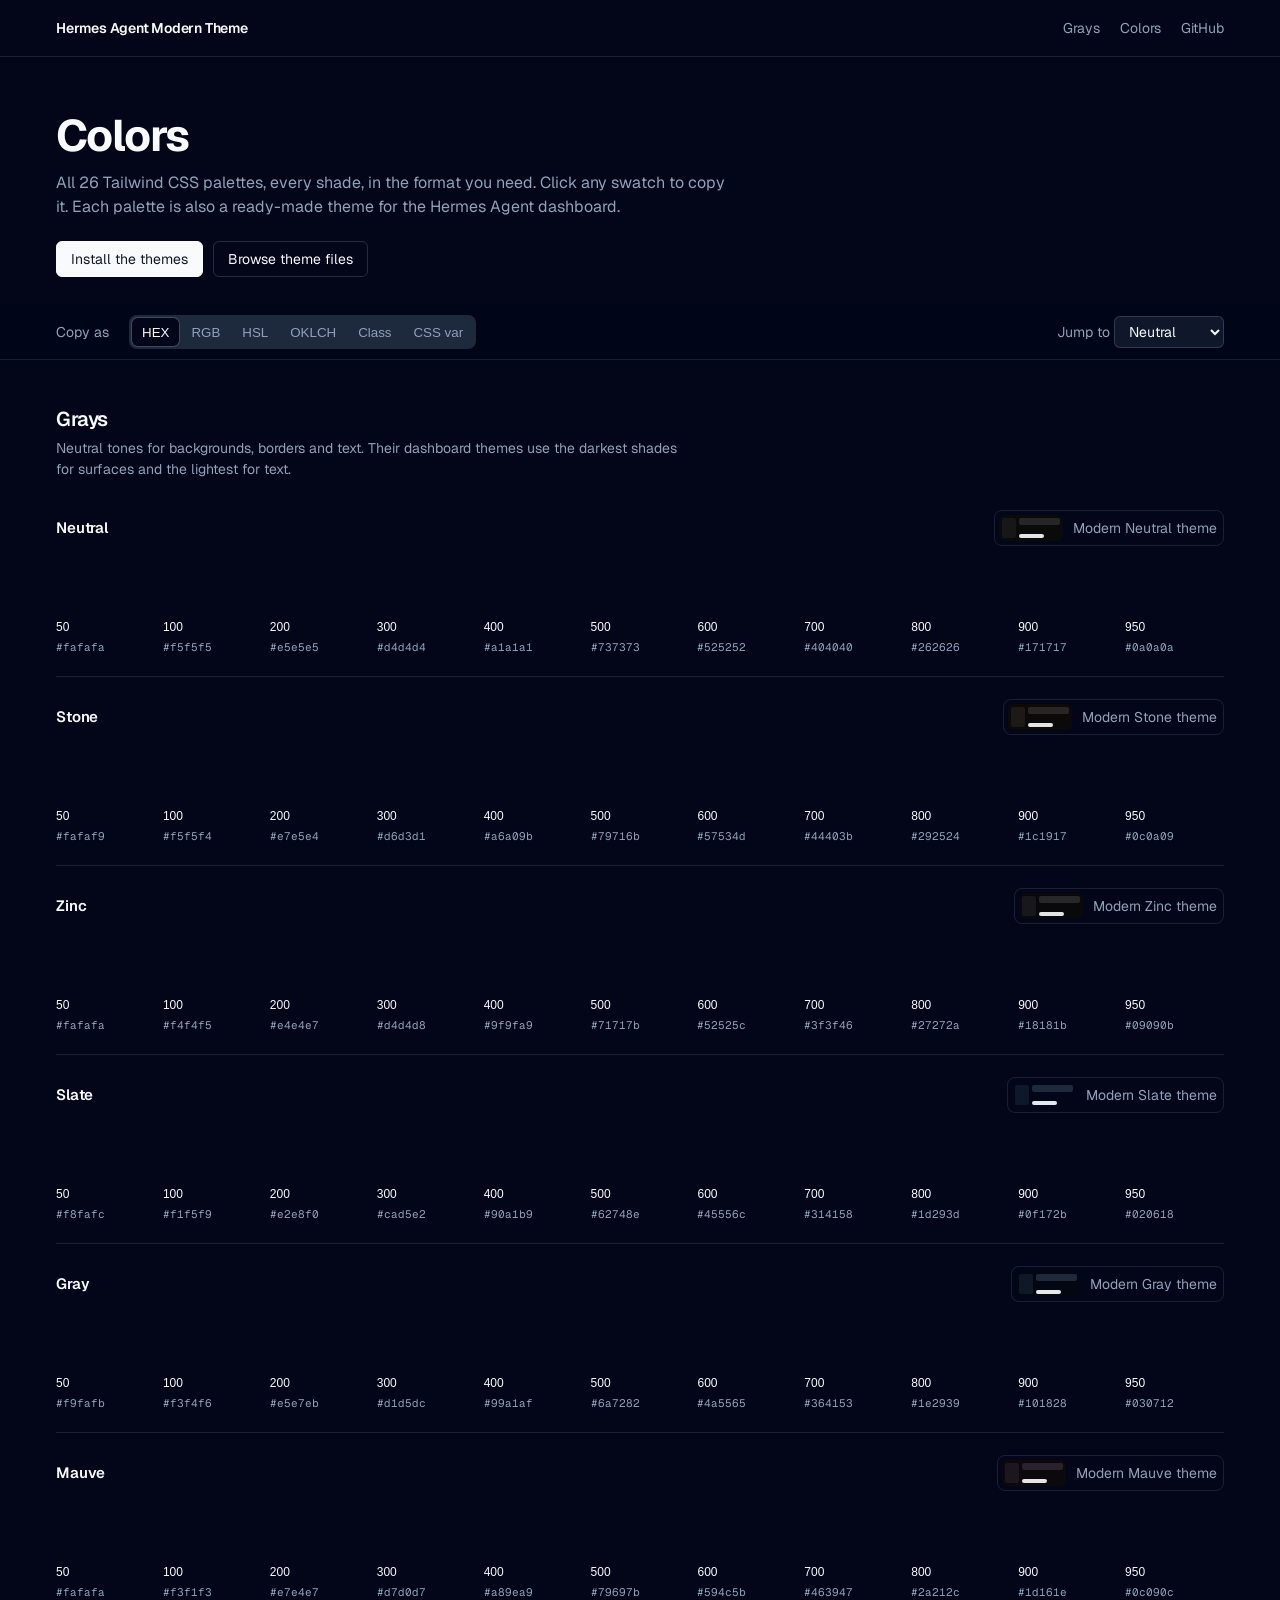
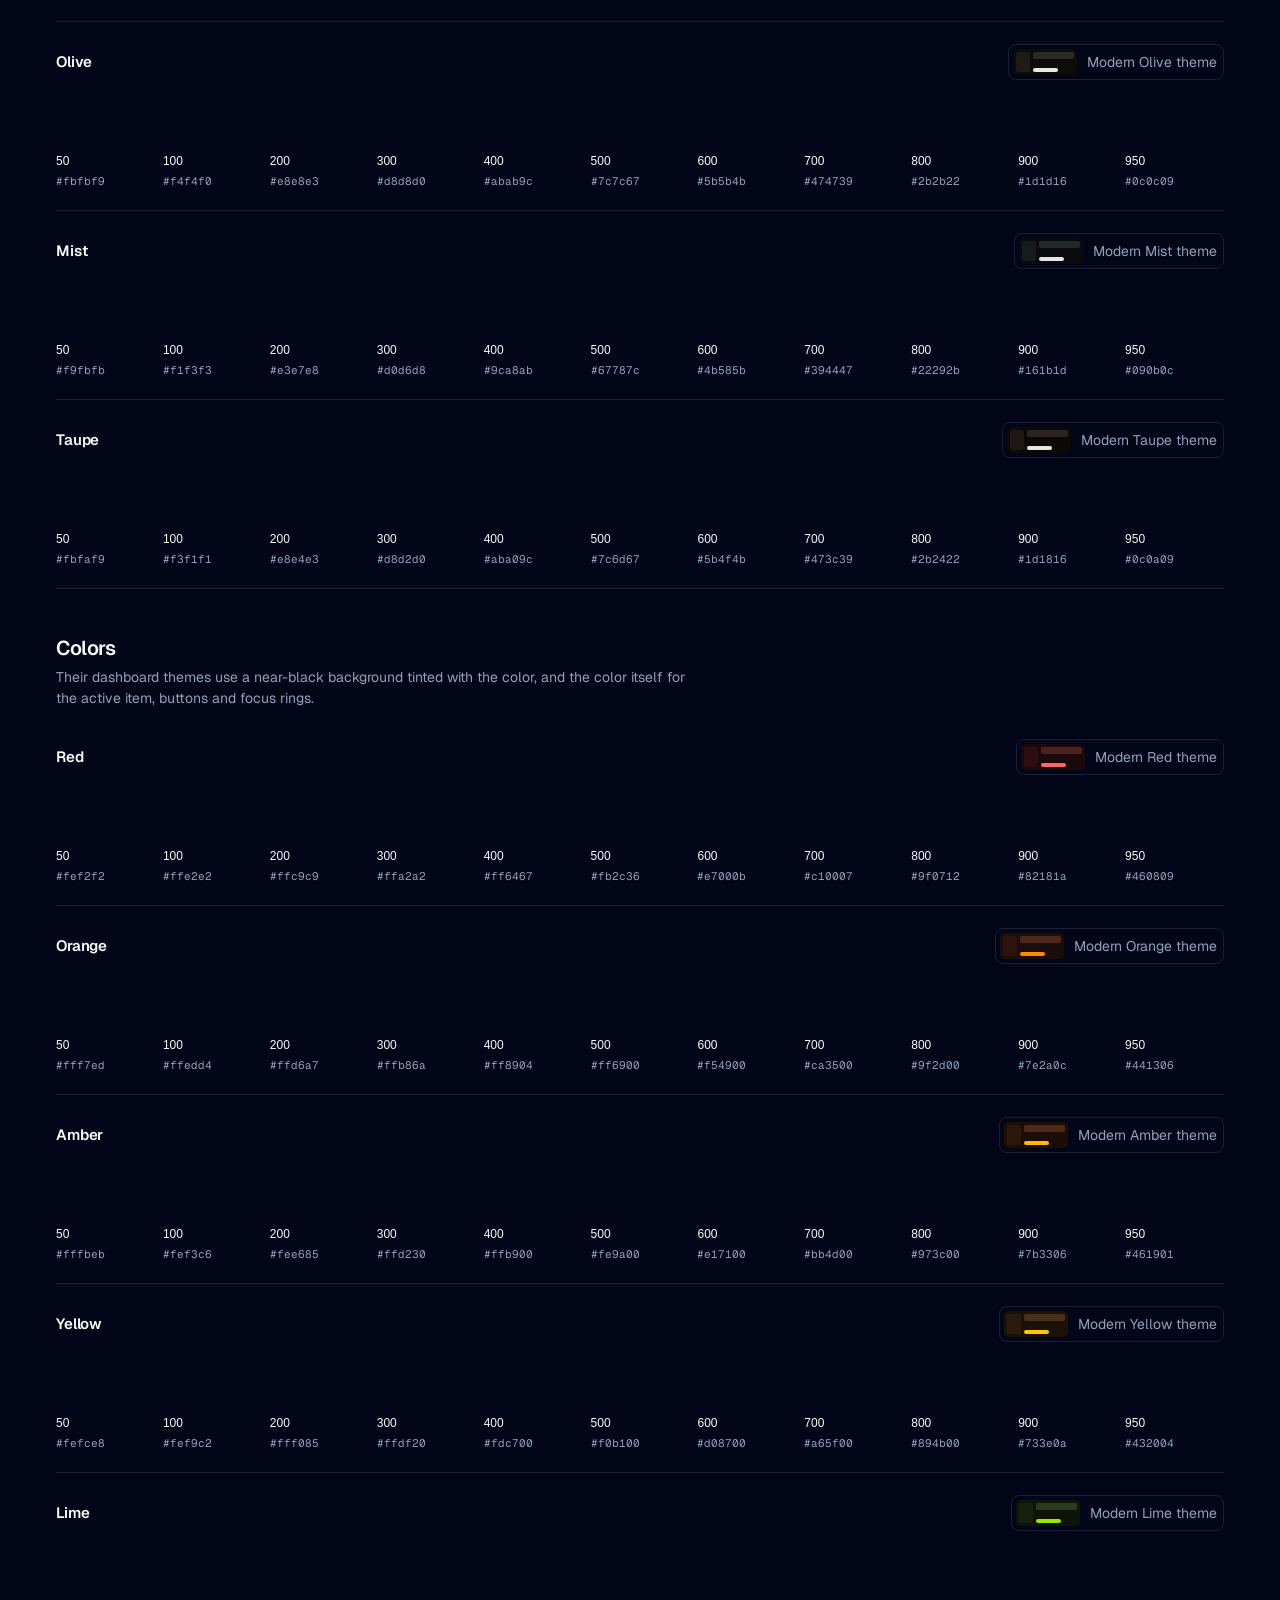
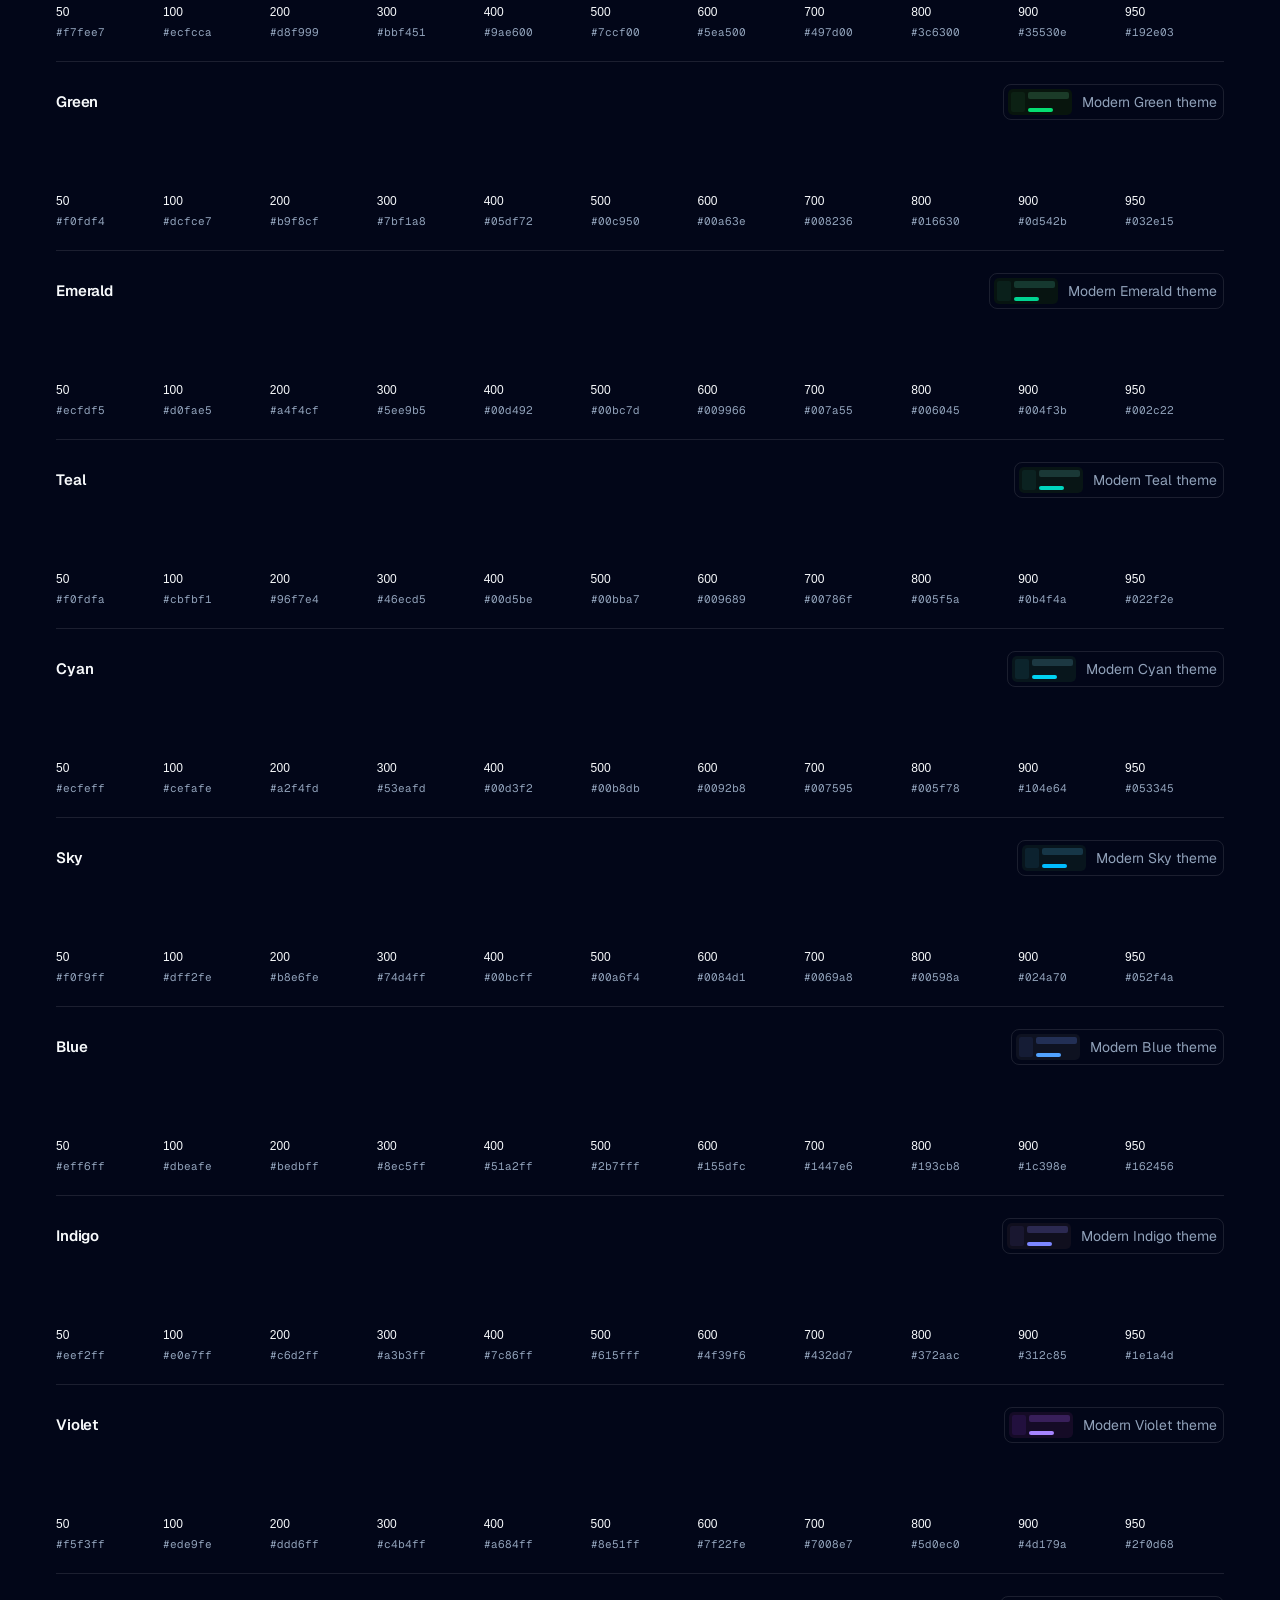
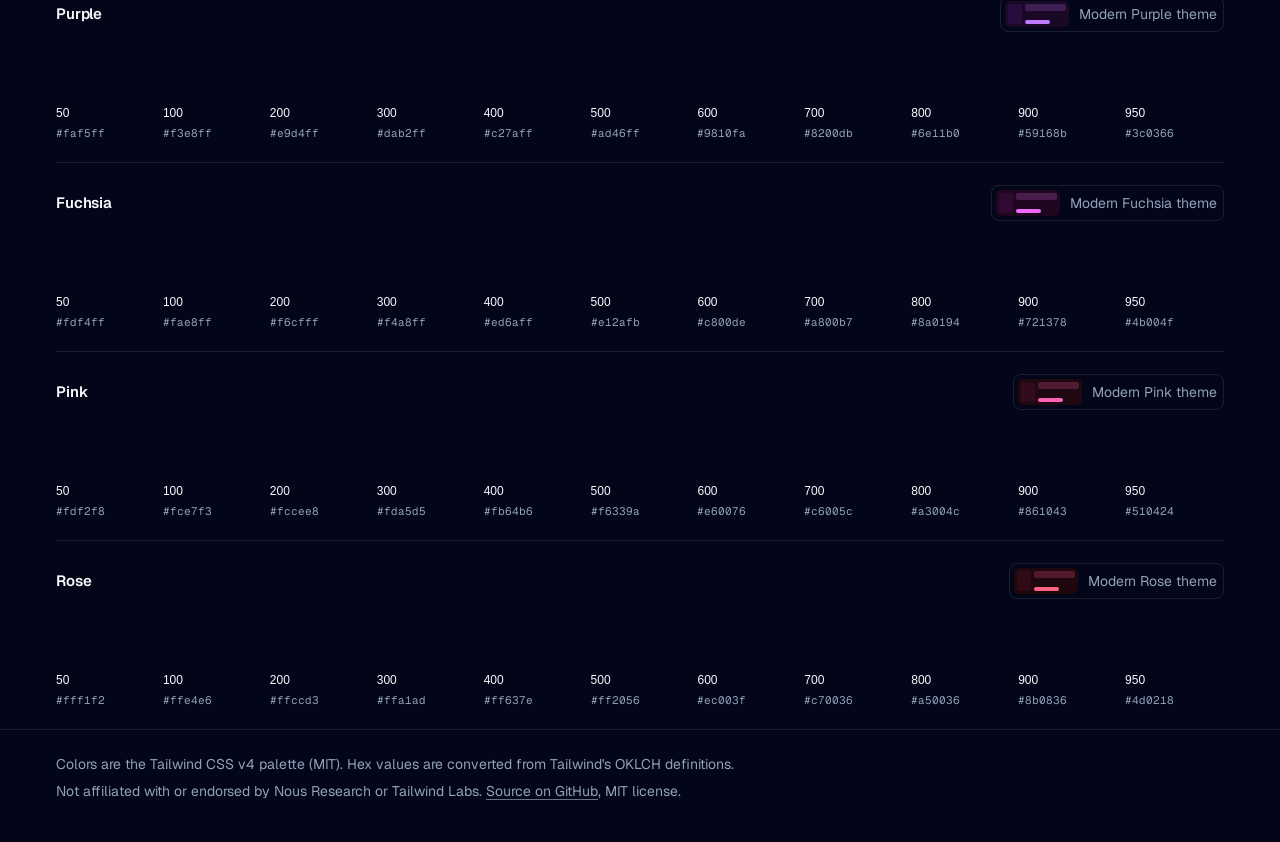
==== docs/index.html @ 4f095853 "Add colors page, store OKLCH values, drop third-party UI library references - docs/index.html: every" ====
<!doctype html>
<html lang="en">
<head>
<meta charset="utf-8">
<meta name="viewport" content="width=device-width, initial-scale=1">
<title>Colors · Hermes Agent Modern Theme</title>
<meta name="description" content="Every Tailwind CSS color in HEX, RGB, HSL, OKLCH, class and CSS variable form, and the Hermes Agent dashboard theme built from each palette.">
<link rel="preconnect" href="https://fonts.googleapis.com">
<link rel="preconnect" href="https://fonts.gstatic.com" crossorigin>
<link href="https://fonts.googleapis.com/css2?family=Geist:wght@400;500;600;700&family=Geist+Mono:wght@400;500&display=swap" rel="stylesheet">
<style>
  :root {
    --bg: #020618; --card: #0f172b; --surface: #1d293d; --fg: #f8fafc;
    --muted: #90a1b9; --ring: #62748e; --border: rgba(255,255,255,.10); --input: rgba(255,255,255,.15);
    --radius: 10px;
    color-scheme: dark;
  }
  * { box-sizing: border-box; }
  html { -webkit-text-size-adjust: 100%; }
  body {
    margin: 0; background: var(--bg); color: var(--fg);
    font: 14px/1.5 'Geist', ui-sans-serif, system-ui, -apple-system, 'Segoe UI', sans-serif;
    -webkit-font-smoothing: antialiased;
  }
  a { color: inherit; text-underline-offset: 3px; text-decoration-color: var(--ring); }
  a:hover { text-decoration-color: var(--fg); }
  code, .mono { font-family: 'Geist Mono', ui-monospace, Consolas, monospace; }
  :focus-visible { outline: none; box-shadow: 0 0 0 3px color-mix(in srgb, var(--ring) 60%, transparent); border-radius: 6px; }

  .wrap { max-width: 1200px; margin: 0 auto; padding: 0 16px; }

  /* ---------- header ---------- */
  .top { border-bottom: 1px solid var(--border); }
  .top .wrap { display: flex; align-items: center; justify-content: space-between; gap: 16px; height: 56px; }
  .brand { font-weight: 600; letter-spacing: -0.015em; text-decoration: none; }
  .top nav { display: flex; gap: 20px; color: var(--muted); }
  .top nav a { text-decoration: none; }
  .top nav a:hover { color: var(--fg); }

  .hero { padding: 56px 0 28px; }
  .hero h1 { margin: 0 0 12px; font-size: clamp(30px, 5vw, 44px); line-height: 1.05; letter-spacing: -0.035em; font-weight: 700; }
  .hero p { margin: 0; max-width: 62ch; color: var(--muted); font-size: 16px; }
  .hero .actions { display: flex; flex-wrap: wrap; gap: 10px; margin-top: 22px; }
  .btn {
    display: inline-flex; align-items: center; gap: 8px; height: 36px; padding: 0 14px;
    border-radius: 6px; border: 1px solid var(--input); background: transparent; color: var(--fg);
    font: 500 13px/1 inherit; text-decoration: none; cursor: pointer;
  }
  .btn:hover { background: var(--surface); }
  .btn.primary { background: var(--fg); color: var(--card); border-color: var(--fg); }
  .btn.primary:hover { background: #e2e8f0; }

  /* ---------- toolbar ---------- */
  .bar { position: sticky; top: 0; z-index: 10; background: color-mix(in srgb, var(--bg) 88%, transparent); backdrop-filter: blur(8px); border-bottom: 1px solid var(--border); }
  .bar .wrap { display: flex; flex-wrap: wrap; align-items: center; gap: 12px 20px; padding-top: 10px; padding-bottom: 10px; }
  .bar .label { color: var(--muted); }
  .seg { display: inline-flex; flex-wrap: wrap; gap: 2px; padding: 3px; border-radius: 8px; background: var(--surface); }
  .seg button {
    height: 28px; padding: 0 10px; border: 0; border-radius: 6px; background: transparent;
    color: var(--muted); font: 500 13px/1 inherit; cursor: pointer;
  }
  .seg button:hover { color: var(--fg); }
  .seg button[aria-pressed="true"] { background: var(--bg); color: var(--fg); box-shadow: 0 0 0 1px var(--input); }
  .jump { margin-left: auto; color: var(--muted); }
  .jump select {
    height: 32px; padding: 0 10px; border-radius: 6px; border: 1px solid var(--input);
    background: var(--card); color: var(--fg); font: inherit;
  }

  /* ---------- palettes ---------- */
  main { padding: 8px 0 64px; }
  .group-title { margin: 44px 0 4px; font-size: 20px; letter-spacing: -0.02em; font-weight: 600; }
  .group-note { margin: 0 0 8px; color: var(--muted); max-width: 70ch; }

  .palette { padding: 22px 0; border-bottom: 1px solid var(--border); scroll-margin-top: 64px; }
  .palette:last-child { border-bottom: 0; }
  .p-head { display: flex; flex-wrap: wrap; align-items: center; justify-content: space-between; gap: 10px 16px; margin-bottom: 12px; }
  .p-head h3 { margin: 0; font-size: 15px; font-weight: 600; letter-spacing: -0.01em; }

  .theme-chip {
    display: inline-flex; align-items: center; gap: 10px; padding: 4px 6px 4px 4px;
    border: 1px solid var(--border); border-radius: 8px; text-decoration: none; color: var(--muted);
  }
  .theme-chip:hover { color: var(--fg); border-color: var(--input); }
  .mini { display: grid; grid-template-columns: 14px 1fr; gap: 3px; width: 64px; height: 26px; padding: 3px; border-radius: 5px; }
  .mini i { border-radius: 2px; display: block; }
  .mini .side { grid-row: span 2; }
  .mini .accent { height: 4px; width: 60%; align-self: end; }

  .swatches { display: grid; grid-template-columns: repeat(11, minmax(0, 1fr)); gap: 8px; }
  .sw {
    display: flex; flex-direction: column; gap: 6px; padding: 0; border: 0; background: none;
    color: inherit; text-align: left; cursor: pointer; min-width: 0;
  }
  .sw .chip { height: 56px; border-radius: 8px; box-shadow: inset 0 0 0 1px rgba(255,255,255,.08); transition: transform .12s ease; }
  .sw:hover .chip { transform: translateY(-2px); }
  .sw .shade { font-weight: 500; font-size: 12px; }
  .sw .val { font-size: 11px; color: var(--muted); overflow: hidden; text-overflow: ellipsis; white-space: nowrap; }
  .sw.copied .val { color: var(--fg); }

  @media (max-width: 860px) {
    .swatches { grid-template-columns: repeat(6, minmax(0, 1fr)); }
    .jump { margin-left: 0; }
  }
  @media (max-width: 480px) {
    .swatches { grid-template-columns: repeat(4, minmax(0, 1fr)); }
    .top nav { gap: 14px; }
  }

  /* ---------- footer ---------- */
  footer { border-top: 1px solid var(--border); color: var(--muted); }
  footer .wrap { padding-top: 24px; padding-bottom: 40px; display: grid; gap: 6px; }

  .toast {
    position: fixed; left: 50%; bottom: 24px; transform: translate(-50%, 12px); opacity: 0;
    padding: 10px 14px; border-radius: 8px; background: var(--fg); color: var(--card);
    font-weight: 500; pointer-events: none; transition: opacity .15s ease, transform .15s ease;
  }
  .toast.show { opacity: 1; transform: translate(-50%, 0); }

  @media (prefers-reduced-motion: reduce) {
    * { transition: none !important; }
    .sw:hover .chip { transform: none; }
  }
</style>
</head>
<body>
<header class="top">
  <div class="wrap">
    <a class="brand" href="#">Hermes Agent Modern Theme</a>
    <nav>
      <a href="#grays">Grays</a>
      <a href="#colors">Colors</a>
      <a href="https://github.com/robertmonroe/hermes-agent-modern-theme">GitHub</a>
    </nav>
  </div>
</header>

<section class="hero">
  <div class="wrap">
    <h1>Colors</h1>
    <p>All 26 Tailwind CSS palettes, every shade, in the format you need. Click any swatch to copy it. Each palette is also a ready-made theme for the Hermes Agent dashboard.</p>
    <div class="actions">
      <a class="btn primary" href="https://github.com/robertmonroe/hermes-agent-modern-theme#install">Install the themes</a>
      <a class="btn" href="https://github.com/robertmonroe/hermes-agent-modern-theme/tree/main/themes">Browse theme files</a>
    </div>
  </div>
</section>

<div class="bar">
  <div class="wrap">
    <span class="label" id="fmt-label">Copy as</span>
    <div class="seg" role="group" aria-labelledby="fmt-label" id="formats"></div>
    <label class="jump">Jump to
      <select id="jump"></select>
    </label>
  </div>
</div>

<main class="wrap" id="main"></main>

<footer>
  <div class="wrap">
    <span>Colors are the Tailwind CSS v4 palette (MIT). Hex values are converted from Tailwind's OKLCH definitions.</span>
    <span>Not affiliated with or endorsed by Nous Research or Tailwind Labs. <a href="https://github.com/robertmonroe/hermes-agent-modern-theme">Source on GitHub</a>, MIT license.</span>
  </div>
</footer>

<div class="toast" id="toast" role="status" aria-live="polite"></div>

<script>
const DATA = {"grays":{"neutral":{"50":"#fafafa","100":"#f5f5f5","200":"#e5e5e5","300":"#d4d4d4","400":"#a1a1a1","500":"#737373","600":"#525252","700":"#404040","800":"#262626","900":"#171717","950":"#0a0a0a"},"stone":{"50":"#fafaf9","100":"#f5f5f4","200":"#e7e5e4","300":"#d6d3d1","400":"#a6a09b","500":"#79716b","600":"#57534d","700":"#44403b","800":"#292524","900":"#1c1917","950":"#0c0a09"},"zinc":{"50":"#fafafa","100":"#f4f4f5","200":"#e4e4e7","300":"#d4d4d8","400":"#9f9fa9","500":"#71717b","600":"#52525c","700":"#3f3f46","800":"#27272a","900":"#18181b","950":"#09090b"},"slate":{"50":"#f8fafc","100":"#f1f5f9","200":"#e2e8f0","300":"#cad5e2","400":"#90a1b9","500":"#62748e","600":"#45556c","700":"#314158","800":"#1d293d","900":"#0f172b","950":"#020618"},"gray":{"50":"#f9fafb","100":"#f3f4f6","200":"#e5e7eb","300":"#d1d5dc","400":"#99a1af","500":"#6a7282","600":"#4a5565","700":"#364153","800":"#1e2939","900":"#101828","950":"#030712"},"mauve":{"50":"#fafafa","100":"#f3f1f3","200":"#e7e4e7","300":"#d7d0d7","400":"#a89ea9","500":"#79697b","600":"#594c5b","700":"#463947","800":"#2a212c","900":"#1d161e","950":"#0c090c"},"olive":{"50":"#fbfbf9","100":"#f4f4f0","200":"#e8e8e3","300":"#d8d8d0","400":"#abab9c","500":"#7c7c67","600":"#5b5b4b","700":"#474739","800":"#2b2b22","900":"#1d1d16","950":"#0c0c09"},"mist":{"50":"#f9fbfb","100":"#f1f3f3","200":"#e3e7e8","300":"#d0d6d8","400":"#9ca8ab","500":"#67787c","600":"#4b585b","700":"#394447","800":"#22292b","900":"#161b1d","950":"#090b0c"},"taupe":{"50":"#fbfaf9","100":"#f3f1f1","200":"#e8e4e3","300":"#d8d2d0","400":"#aba09c","500":"#7c6d67","600":"#5b4f4b","700":"#473c39","800":"#2b2422","900":"#1d1816","950":"#0c0a09"}},"colors":{"red":{"50":"#fef2f2","100":"#ffe2e2","200":"#ffc9c9","300":"#ffa2a2","400":"#ff6467","500":"#fb2c36","600":"#e7000b","700":"#c10007","800":"#9f0712","900":"#82181a","950":"#460809"},"orange":{"50":"#fff7ed","100":"#ffedd4","200":"#ffd6a7","300":"#ffb86a","400":"#ff8904","500":"#ff6900","600":"#f54900","700":"#ca3500","800":"#9f2d00","900":"#7e2a0c","950":"#441306"},"amber":{"50":"#fffbeb","100":"#fef3c6","200":"#fee685","300":"#ffd230","400":"#ffb900","500":"#fe9a00","600":"#e17100","700":"#bb4d00","800":"#973c00","900":"#7b3306","950":"#461901"},"yellow":{"50":"#fefce8","100":"#fef9c2","200":"#fff085","300":"#ffdf20","400":"#fdc700","500":"#f0b100","600":"#d08700","700":"#a65f00","800":"#894b00","900":"#733e0a","950":"#432004"},"lime":{"50":"#f7fee7","100":"#ecfcca","200":"#d8f999","300":"#bbf451","400":"#9ae600","500":"#7ccf00","600":"#5ea500","700":"#497d00","800":"#3c6300","900":"#35530e","950":"#192e03"},"green":{"50":"#f0fdf4","100":"#dcfce7","200":"#b9f8cf","300":"#7bf1a8","400":"#05df72","500":"#00c950","600":"#00a63e","700":"#008236","800":"#016630","900":"#0d542b","950":"#032e15"},"emerald":{"50":"#ecfdf5","100":"#d0fae5","200":"#a4f4cf","300":"#5ee9b5","400":"#00d492","500":"#00bc7d","600":"#009966","700":"#007a55","800":"#006045","900":"#004f3b","950":"#002c22"},"teal":{"50":"#f0fdfa","100":"#cbfbf1","200":"#96f7e4","300":"#46ecd5","400":"#00d5be","500":"#00bba7","600":"#009689","700":"#00786f","800":"#005f5a","900":"#0b4f4a","950":"#022f2e"},"cyan":{"50":"#ecfeff","100":"#cefafe","200":"#a2f4fd","300":"#53eafd","400":"#00d3f2","500":"#00b8db","600":"#0092b8","700":"#007595","800":"#005f78","900":"#104e64","950":"#053345"},"sky":{"50":"#f0f9ff","100":"#dff2fe","200":"#b8e6fe","300":"#74d4ff","400":"#00bcff","500":"#00a6f4","600":"#0084d1","700":"#0069a8","800":"#00598a","900":"#024a70","950":"#052f4a"},"blue":{"50":"#eff6ff","100":"#dbeafe","200":"#bedbff","300":"#8ec5ff","400":"#51a2ff","500":"#2b7fff","600":"#155dfc","700":"#1447e6","800":"#193cb8","900":"#1c398e","950":"#162456"},"indigo":{"50":"#eef2ff","100":"#e0e7ff","200":"#c6d2ff","300":"#a3b3ff","400":"#7c86ff","500":"#615fff","600":"#4f39f6","700":"#432dd7","800":"#372aac","900":"#312c85","950":"#1e1a4d"},"violet":{"50":"#f5f3ff","100":"#ede9fe","200":"#ddd6ff","300":"#c4b4ff","400":"#a684ff","500":"#8e51ff","600":"#7f22fe","700":"#7008e7","800":"#5d0ec0","900":"#4d179a","950":"#2f0d68"},"purple":{"50":"#faf5ff","100":"#f3e8ff","200":"#e9d4ff","300":"#dab2ff","400":"#c27aff","500":"#ad46ff","600":"#9810fa","700":"#8200db","800":"#6e11b0","900":"#59168b","950":"#3c0366"},"fuchsia":{"50":"#fdf4ff","100":"#fae8ff","200":"#f6cfff","300":"#f4a8ff","400":"#ed6aff","500":"#e12afb","600":"#c800de","700":"#a800b7","800":"#8a0194","900":"#721378","950":"#4b004f"},"pink":{"50":"#fdf2f8","100":"#fce7f3","200":"#fccee8","300":"#fda5d5","400":"#fb64b6","500":"#f6339a","600":"#e60076","700":"#c6005c","800":"#a3004c","900":"#861043","950":"#510424"},"rose":{"50":"#fff1f2","100":"#ffe4e6","200":"#ffccd3","300":"#ffa1ad","400":"#ff637e","500":"#ff2056","600":"#ec003f","700":"#c70036","800":"#a50036","900":"#8b0836","950":"#4d0218"}},"oklch":{"neutral":{"50":"oklch(98.5% 0 0)","100":"oklch(97% 0 0)","200":"oklch(92.2% 0 0)","300":"oklch(87% 0 0)","400":"oklch(70.8% 0 0)","500":"oklch(55.6% 0 0)","600":"oklch(43.9% 0 0)","700":"oklch(37.1% 0 0)","800":"oklch(26.9% 0 0)","900":"oklch(20.5% 0 0)","950":"oklch(14.5% 0 0)"},"stone":{"50":"oklch(98.5% 0.001 106.423)","100":"oklch(97% 0.001 106.424)","200":"oklch(92.3% 0.003 48.717)","300":"oklch(86.9% 0.005 56.366)","400":"oklch(70.9% 0.01 56.259)","500":"oklch(55.3% 0.013 58.071)","600":"oklch(44.4% 0.011 73.639)","700":"oklch(37.4% 0.01 67.558)","800":"oklch(26.8% 0.007 34.298)","900":"oklch(21.6% 0.006 56.043)","950":"oklch(14.7% 0.004 49.25)"},"zinc":{"50":"oklch(98.5% 0 0)","100":"oklch(96.7% 0.001 286.375)","200":"oklch(92% 0.004 286.32)","300":"oklch(87.1% 0.006 286.286)","400":"oklch(70.5% 0.015 286.067)","500":"oklch(55.2% 0.016 285.938)","600":"oklch(44.2% 0.017 285.786)","700":"oklch(37% 0.013 285.805)","800":"oklch(27.4% 0.006 286.033)","900":"oklch(21% 0.006 285.885)","950":"oklch(14.1% 0.005 285.823)"},"slate":{"50":"oklch(98.4% 0.003 247.858)","100":"oklch(96.8% 0.007 247.896)","200":"oklch(92.9% 0.013 255.508)","300":"oklch(86.9% 0.022 252.894)","400":"oklch(70.4% 0.04 256.788)","500":"oklch(55.4% 0.046 257.417)","600":"oklch(44.6% 0.043 257.281)","700":"oklch(37.2% 0.044 257.287)","800":"oklch(27.9% 0.041 260.031)","900":"oklch(20.8% 0.042 265.755)","950":"oklch(12.9% 0.042 264.695)"},"gray":{"50":"oklch(98.5% 0.002 247.839)","100":"oklch(96.7% 0.003 264.542)","200":"oklch(92.8% 0.006 264.531)","300":"oklch(87.2% 0.01 258.338)","400":"oklch(70.7% 0.022 261.325)","500":"oklch(55.1% 0.027 264.364)","600":"oklch(44.6% 0.03 256.802)","700":"oklch(37.3% 0.034 259.733)","800":"oklch(27.8% 0.033 256.848)","900":"oklch(21% 0.034 264.665)","950":"oklch(13% 0.028 261.692)"},"mauve":{"50":"oklch(98.5% 0 0)","100":"oklch(96% 0.003 325.6)","200":"oklch(92.2% 0.005 325.62)","300":"oklch(86.5% 0.012 325.68)","400":"oklch(71.1% 0.019 323.02)","500":"oklch(54.2% 0.034 322.5)","600":"oklch(43.5% 0.029 321.78)","700":"oklch(36.4% 0.029 323.89)","800":"oklch(26.3% 0.024 320.12)","900":"oklch(21.2% 0.019 322.12)","950":"oklch(14.5% 0.008 326)"},"olive":{"50":"oklch(98.8% 0.003 106.5)","100":"oklch(96.6% 0.005 106.5)","200":"oklch(93% 0.007 106.5)","300":"oklch(88% 0.011 106.6)","400":"oklch(73.7% 0.021 106.9)","500":"oklch(58% 0.031 107.3)","600":"oklch(46.6% 0.025 107.3)","700":"oklch(39.4% 0.023 107.4)","800":"oklch(28.6% 0.016 107.4)","900":"oklch(22.8% 0.013 107.4)","950":"oklch(15.3% 0.006 107.1)"},"mist":{"50":"oklch(98.7% 0.002 197.1)","100":"oklch(96.3% 0.002 197.1)","200":"oklch(92.5% 0.005 214.3)","300":"oklch(87.2% 0.007 219.6)","400":"oklch(72.3% 0.014 214.4)","500":"oklch(56% 0.021 213.5)","600":"oklch(45% 0.017 213.2)","700":"oklch(37.8% 0.015 216)","800":"oklch(27.5% 0.011 216.9)","900":"oklch(21.8% 0.008 223.9)","950":"oklch(14.8% 0.004 228.8)"},"taupe":{"50":"oklch(98.6% 0.002 67.8)","100":"oklch(96% 0.002 17.2)","200":"oklch(92.2% 0.005 34.3)","300":"oklch(86.8% 0.007 39.5)","400":"oklch(71.4% 0.014 41.2)","500":"oklch(54.7% 0.021 43.1)","600":"oklch(43.8% 0.017 39.3)","700":"oklch(36.7% 0.016 35.7)","800":"oklch(26.8% 0.011 36.5)","900":"oklch(21.4% 0.009 43.1)","950":"oklch(14.7% 0.004 49.3)"},"red":{"50":"oklch(97.1% 0.013 17.38)","100":"oklch(93.6% 0.032 17.717)","200":"oklch(88.5% 0.062 18.334)","300":"oklch(80.8% 0.114 19.571)","400":"oklch(70.4% 0.191 22.216)","500":"oklch(63.7% 0.237 25.331)","600":"oklch(57.7% 0.245 27.325)","700":"oklch(50.5% 0.213 27.518)","800":"oklch(44.4% 0.177 26.899)","900":"oklch(39.6% 0.141 25.723)","950":"oklch(25.8% 0.092 26.042)"},"orange":{"50":"oklch(98% 0.016 73.684)","100":"oklch(95.4% 0.038 75.164)","200":"oklch(90.1% 0.076 70.697)","300":"oklch(83.7% 0.128 66.29)","400":"oklch(75% 0.183 55.934)","500":"oklch(70.5% 0.213 47.604)","600":"oklch(64.6% 0.222 41.116)","700":"oklch(55.3% 0.195 38.402)","800":"oklch(47% 0.157 37.304)","900":"oklch(40.8% 0.123 38.172)","950":"oklch(26.6% 0.079 36.259)"},"amber":{"50":"oklch(98.7% 0.022 95.277)","100":"oklch(96.2% 0.059 95.617)","200":"oklch(92.4% 0.12 95.746)","300":"oklch(87.9% 0.169 91.605)","400":"oklch(82.8% 0.189 84.429)","500":"oklch(76.9% 0.188 70.08)","600":"oklch(66.6% 0.179 58.318)","700":"oklch(55.5% 0.163 48.998)","800":"oklch(47.3% 0.137 46.201)","900":"oklch(41.4% 0.112 45.904)","950":"oklch(27.9% 0.077 45.635)"},"yellow":{"50":"oklch(98.7% 0.026 102.212)","100":"oklch(97.3% 0.071 103.193)","200":"oklch(94.5% 0.129 101.54)","300":"oklch(90.5% 0.182 98.111)","400":"oklch(85.2% 0.199 91.936)","500":"oklch(79.5% 0.184 86.047)","600":"oklch(68.1% 0.162 75.834)","700":"oklch(55.4% 0.135 66.442)","800":"oklch(47.6% 0.114 61.907)","900":"oklch(42.1% 0.095 57.708)","950":"oklch(28.6% 0.066 53.813)"},"lime":{"50":"oklch(98.6% 0.031 120.757)","100":"oklch(96.7% 0.067 122.328)","200":"oklch(93.8% 0.127 124.321)","300":"oklch(89.7% 0.196 126.665)","400":"oklch(84.1% 0.238 128.85)","500":"oklch(76.8% 0.233 130.85)","600":"oklch(64.8% 0.2 131.684)","700":"oklch(53.2% 0.157 131.589)","800":"oklch(45.3% 0.124 130.933)","900":"oklch(40.5% 0.101 131.063)","950":"oklch(27.4% 0.072 132.109)"},"green":{"50":"oklch(98.2% 0.018 155.826)","100":"oklch(96.2% 0.044 156.743)","200":"oklch(92.5% 0.084 155.995)","300":"oklch(87.1% 0.15 154.449)","400":"oklch(79.2% 0.209 151.711)","500":"oklch(72.3% 0.219 149.579)","600":"oklch(62.7% 0.194 149.214)","700":"oklch(52.7% 0.154 150.069)","800":"oklch(44.8% 0.119 151.328)","900":"oklch(39.3% 0.095 152.535)","950":"oklch(26.6% 0.065 152.934)"},"emerald":{"50":"oklch(97.9% 0.021 166.113)","100":"oklch(95% 0.052 163.051)","200":"oklch(90.5% 0.093 164.15)","300":"oklch(84.5% 0.143 164.978)","400":"oklch(76.5% 0.177 163.223)","500":"oklch(69.6% 0.17 162.48)","600":"oklch(59.6% 0.145 163.225)","700":"oklch(50.8% 0.118 165.612)","800":"oklch(43.2% 0.095 166.913)","900":"oklch(37.8% 0.077 168.94)","950":"oklch(26.2% 0.051 172.552)"},"teal":{"50":"oklch(98.4% 0.014 180.72)","100":"oklch(95.3% 0.051 180.801)","200":"oklch(91% 0.096 180.426)","300":"oklch(85.5% 0.138 181.071)","400":"oklch(77.7% 0.152 181.912)","500":"oklch(70.4% 0.14 182.503)","600":"oklch(60% 0.118 184.704)","700":"oklch(51.1% 0.096 186.391)","800":"oklch(43.7% 0.078 188.216)","900":"oklch(38.6% 0.063 188.416)","950":"oklch(27.7% 0.046 192.524)"},"cyan":{"50":"oklch(98.4% 0.019 200.873)","100":"oklch(95.6% 0.045 203.388)","200":"oklch(91.7% 0.08 205.041)","300":"oklch(86.5% 0.127 207.078)","400":"oklch(78.9% 0.154 211.53)","500":"oklch(71.5% 0.143 215.221)","600":"oklch(60.9% 0.126 221.723)","700":"oklch(52% 0.105 223.128)","800":"oklch(45% 0.085 224.283)","900":"oklch(39.8% 0.07 227.392)","950":"oklch(30.2% 0.056 229.695)"},"sky":{"50":"oklch(97.7% 0.013 236.62)","100":"oklch(95.1% 0.026 236.824)","200":"oklch(90.1% 0.058 230.902)","300":"oklch(82.8% 0.111 230.318)","400":"oklch(74.6% 0.16 232.661)","500":"oklch(68.5% 0.169 237.323)","600":"oklch(58.8% 0.158 241.966)","700":"oklch(50% 0.134 242.749)","800":"oklch(44.3% 0.11 240.79)","900":"oklch(39.1% 0.09 240.876)","950":"oklch(29.3% 0.066 243.157)"},"blue":{"50":"oklch(97% 0.014 254.604)","100":"oklch(93.2% 0.032 255.585)","200":"oklch(88.2% 0.059 254.128)","300":"oklch(80.9% 0.105 251.813)","400":"oklch(70.7% 0.165 254.624)","500":"oklch(62.3% 0.214 259.815)","600":"oklch(54.6% 0.245 262.881)","700":"oklch(48.8% 0.243 264.376)","800":"oklch(42.4% 0.199 265.638)","900":"oklch(37.9% 0.146 265.522)","950":"oklch(28.2% 0.091 267.935)"},"indigo":{"50":"oklch(96.2% 0.018 272.314)","100":"oklch(93% 0.034 272.788)","200":"oklch(87% 0.065 274.039)","300":"oklch(78.5% 0.115 274.713)","400":"oklch(67.3% 0.182 276.935)","500":"oklch(58.5% 0.233 277.117)","600":"oklch(51.1% 0.262 276.966)","700":"oklch(45.7% 0.24 277.023)","800":"oklch(39.8% 0.195 277.366)","900":"oklch(35.9% 0.144 278.697)","950":"oklch(25.7% 0.09 281.288)"},"violet":{"50":"oklch(96.9% 0.016 293.756)","100":"oklch(94.3% 0.029 294.588)","200":"oklch(89.4% 0.057 293.283)","300":"oklch(81.1% 0.111 293.571)","400":"oklch(70.2% 0.183 293.541)","500":"oklch(60.6% 0.25 292.717)","600":"oklch(54.1% 0.281 293.009)","700":"oklch(49.1% 0.27 292.581)","800":"oklch(43.2% 0.232 292.759)","900":"oklch(38% 0.189 293.745)","950":"oklch(28.3% 0.141 291.089)"},"purple":{"50":"oklch(97.7% 0.014 308.299)","100":"oklch(94.6% 0.033 307.174)","200":"oklch(90.2% 0.063 306.703)","300":"oklch(82.7% 0.119 306.383)","400":"oklch(71.4% 0.203 305.504)","500":"oklch(62.7% 0.265 303.9)","600":"oklch(55.8% 0.288 302.321)","700":"oklch(49.6% 0.265 301.924)","800":"oklch(43.8% 0.218 303.724)","900":"oklch(38.1% 0.176 304.987)","950":"oklch(29.1% 0.149 302.717)"},"fuchsia":{"50":"oklch(97.7% 0.017 320.058)","100":"oklch(95.2% 0.037 318.852)","200":"oklch(90.3% 0.076 319.62)","300":"oklch(83.3% 0.145 321.434)","400":"oklch(74% 0.238 322.16)","500":"oklch(66.7% 0.295 322.15)","600":"oklch(59.1% 0.293 322.896)","700":"oklch(51.8% 0.253 323.949)","800":"oklch(45.2% 0.211 324.591)","900":"oklch(40.1% 0.17 325.612)","950":"oklch(29.3% 0.136 325.661)"},"pink":{"50":"oklch(97.1% 0.014 343.198)","100":"oklch(94.8% 0.028 342.258)","200":"oklch(89.9% 0.061 343.231)","300":"oklch(82.3% 0.12 346.018)","400":"oklch(71.8% 0.202 349.761)","500":"oklch(65.6% 0.241 354.308)","600":"oklch(59.2% 0.249 0.584)","700":"oklch(52.5% 0.223 3.958)","800":"oklch(45.9% 0.187 3.815)","900":"oklch(40.8% 0.153 2.432)","950":"oklch(28.4% 0.109 3.907)"},"rose":{"50":"oklch(96.9% 0.015 12.422)","100":"oklch(94.1% 0.03 12.58)","200":"oklch(89.2% 0.058 10.001)","300":"oklch(81% 0.117 11.638)","400":"oklch(71.2% 0.194 13.428)","500":"oklch(64.5% 0.246 16.439)","600":"oklch(58.6% 0.253 17.585)","700":"oklch(51.4% 0.222 16.935)","800":"oklch(45.5% 0.188 13.697)","900":"oklch(41% 0.159 10.272)","950":"oklch(27.1% 0.105 12.094)"}},"themes":{"neutral":{"bg":"#0a0a0a","card":"#171717","surface":"#262626","primary":"#e5e5e5"},"stone":{"bg":"#0c0a09","card":"#1c1917","surface":"#292524","primary":"#e7e5e4"},"zinc":{"bg":"#09090b","card":"#18181b","surface":"#27272a","primary":"#e4e4e7"},"slate":{"bg":"#020618","card":"#0f172b","surface":"#1d293d","primary":"#e2e8f0"},"gray":{"bg":"#030712","card":"#101828","surface":"#1e2939","primary":"#e5e7eb"},"mauve":{"bg":"#0c090c","card":"#1d161e","surface":"#2a212c","primary":"#e7e4e7"},"olive":{"bg":"#0c0c09","card":"#1d1d16","surface":"#2b2b22","primary":"#e8e8e3"},"mist":{"bg":"#090b0c","card":"#161b1d","surface":"#22292b","primary":"#e3e7e8"},"taupe":{"bg":"#0c0a09","card":"#1d1816","surface":"#2b2422","primary":"#e8e4e3"},"red":{"bg":"#1c090a","card":"#2d0e0e","surface":"#4f2021","primary":"#ff6467"},"orange":{"bg":"#1b0d09","card":"#2c140d","surface":"#4e281a","primary":"#ff8904"},"amber":{"bg":"#1c0e07","card":"#2d160a","surface":"#4c2c18","primary":"#ffb900"},"yellow":{"bg":"#1b1108","card":"#2c1a0c","surface":"#493119","primary":"#fdc700"},"lime":{"bg":"#0e1508","card":"#16210c","surface":"#2d3a1b","primary":"#9ae600"},"green":{"bg":"#08150d","card":"#0c2114","surface":"#1b3b28","primary":"#05df72"},"emerald":{"bg":"#071411","card":"#0a201b","surface":"#15382f","primary":"#00d492"},"teal":{"bg":"#081515","card":"#0b2221","surface":"#1a3836","primary":"#00d5be"},"cyan":{"bg":"#08161c","card":"#0c242c","surface":"#1c3842","primary":"#00d3f2"},"sky":{"bg":"#08151d","card":"#0c222f","surface":"#163647","primary":"#00bcff"},"blue":{"bg":"#0e1221","card":"#151c35","surface":"#222f55","primary":"#51a2ff"},"indigo":{"bg":"#100f1e","card":"#191730","surface":"#2b2951","primary":"#7c86ff"},"violet":{"bg":"#150b26","card":"#22103e","surface":"#381f5a","primary":"#a684ff"},"purple":{"bg":"#190826","card":"#280c3d","surface":"#3d1f53","primary":"#c27aff"},"fuchsia":{"bg":"#1e071f","card":"#300a32","surface":"#481d4b","primary":"#ed6aff"},"pink":{"bg":"#1f0812","card":"#320c1c","surface":"#511c33","primary":"#fb64b6"},"rose":{"bg":"#1e080e","card":"#300b16","surface":"#53182d","primary":"#ff637e"}}};
const REPO = "https://github.com/robertmonroe/hermes-agent-modern-theme/blob/main/themes/";
const FORMATS = [
  ["hex", "HEX"], ["rgb", "RGB"], ["hsl", "HSL"], ["oklch", "OKLCH"], ["class", "Class"], ["var", "CSS var"],
];
const SHADES = ["50","100","200","300","400","500","600","700","800","900","950"];

const rgbOf = hex => [1, 3, 5].map(i => parseInt(hex.slice(i, i + 2), 16));
function hslOf(hex) {
  const [r, g, b] = rgbOf(hex).map(v => v / 255);
  const max = Math.max(r, g, b), min = Math.min(r, g, b), l = (max + min) / 2;
  let h = 0, s = 0;
  if (max !== min) {
    const d = max - min;
    s = l > 0.5 ? d / (2 - max - min) : d / (max + min);
    h = max === r ? (g - b) / d + (g < b ? 6 : 0) : max === g ? (b - r) / d + 2 : (r - g) / d + 4;
    h *= 60;
  }
  return `hsl(${Math.round(h)} ${Math.round(s * 100)}% ${Math.round(l * 100)}%)`;
}
function value(fmt, name, shade, hex) {
  switch (fmt) {
    case "rgb": return `rgb(${rgbOf(hex).join(" ")})`;
    case "hsl": return hslOf(hex);
    case "oklch": return DATA.oklch[name][shade];
    case "class": return `bg-${name}-${shade}`;
    case "var": return `var(--color-${name}-${shade})`;
    default: return hex;
  }
}

let fmt = "hex";
try { fmt = localStorage.getItem("hamt-format") || "hex"; } catch (e) {}
if (!FORMATS.some(([k]) => k === fmt)) fmt = "hex";

const cap = s => s[0].toUpperCase() + s.slice(1);
const main = document.getElementById("main");
const jump = document.getElementById("jump");

function themeChip(name) {
  const t = DATA.themes[name];
  const a = document.createElement("a");
  a.className = "theme-chip";
  a.href = REPO + "modern-" + name + ".yaml";
  a.title = "Open the Modern " + cap(name) + " theme file";
  a.innerHTML =
    `<span class="mini" style="background:${t.bg}">` +
      `<i class="side" style="background:${t.card}"></i>` +
      `<i style="background:${t.surface}"></i>` +
      `<i class="accent" style="background:${t.primary}"></i>` +
    `</span>Modern ${cap(name)} theme`;
  return a;
}

function render() {
  main.innerHTML = "";
  jump.innerHTML = "";
  const groups = [
    ["grays", "Grays", "Neutral tones for backgrounds, borders and text. Their dashboard themes use the darkest shades for surfaces and the lightest for text."],
    ["colors", "Colors", "Their dashboard themes use a near-black background tinted with the color, and the color itself for the active item, buttons and focus rings."],
  ];
  for (const [key, title, note] of groups) {
    const h = document.createElement("h2");
    h.className = "group-title"; h.id = key; h.textContent = title;
    const p = document.createElement("p");
    p.className = "group-note"; p.textContent = note;
    main.append(h, p);
    const og = document.createElement("optgroup"); og.label = title; jump.append(og);

    for (const [name, shades] of Object.entries(DATA[key])) {
      const sec = document.createElement("section");
      sec.className = "palette"; sec.id = name;
      sec.setAttribute("aria-label", cap(name));
      const head = document.createElement("div");
      head.className = "p-head";
      const h3 = document.createElement("h3"); h3.textContent = cap(name);
      head.append(h3, themeChip(name));
      const grid = document.createElement("div");
      grid.className = "swatches";
      for (const shade of SHADES) {
        const hex = shades[shade];
        const v = value(fmt, name, shade, hex);
        const b = document.createElement("button");
        b.className = "sw"; b.type = "button";
        b.setAttribute("aria-label", `Copy ${name}-${shade}: ${v}`);
        b.title = `${name}-${shade}  ${v}`;
        b.innerHTML = `<span class="chip" style="background:${hex}"></span>` +
          `<span class="shade">${shade}</span><span class="val mono">${v}</span>`;
        b.addEventListener("click", () => copy(b, v));
        grid.append(b);
      }
      sec.append(head, grid);
      main.append(sec);
      const opt = document.createElement("option");
      opt.value = name; opt.textContent = cap(name); og.append(opt);
    }
  }
}

function renderFormats() {
  const seg = document.getElementById("formats");
  seg.innerHTML = "";
  for (const [k, label] of FORMATS) {
    const b = document.createElement("button");
    b.type = "button"; b.textContent = label;
    b.setAttribute("aria-pressed", String(k === fmt));
    b.addEventListener("click", () => {
      fmt = k;
      try { localStorage.setItem("hamt-format", k); } catch (e) {}
      renderFormats(); render();
    });
    seg.append(b);
  }
}

const toast = document.getElementById("toast");
let toastTimer;
async function copy(btn, text) {
  let ok = true;
  try { await navigator.clipboard.writeText(text); } catch (e) { ok = false; }
  toast.textContent = ok ? `Copied ${text}` : `Copy failed. Value: ${text}`;
  toast.classList.add("show");
  btn.classList.add("copied");
  clearTimeout(toastTimer);
  toastTimer = setTimeout(() => { toast.classList.remove("show"); btn.classList.remove("copied"); }, 1400);
}

jump.addEventListener("change", () => {
  document.getElementById(jump.value)?.scrollIntoView({ behavior: matchMedia("(prefers-reduced-motion: reduce)").matches ? "auto" : "smooth" });
});

renderFormats();
render();
</script>
</body>
</html>
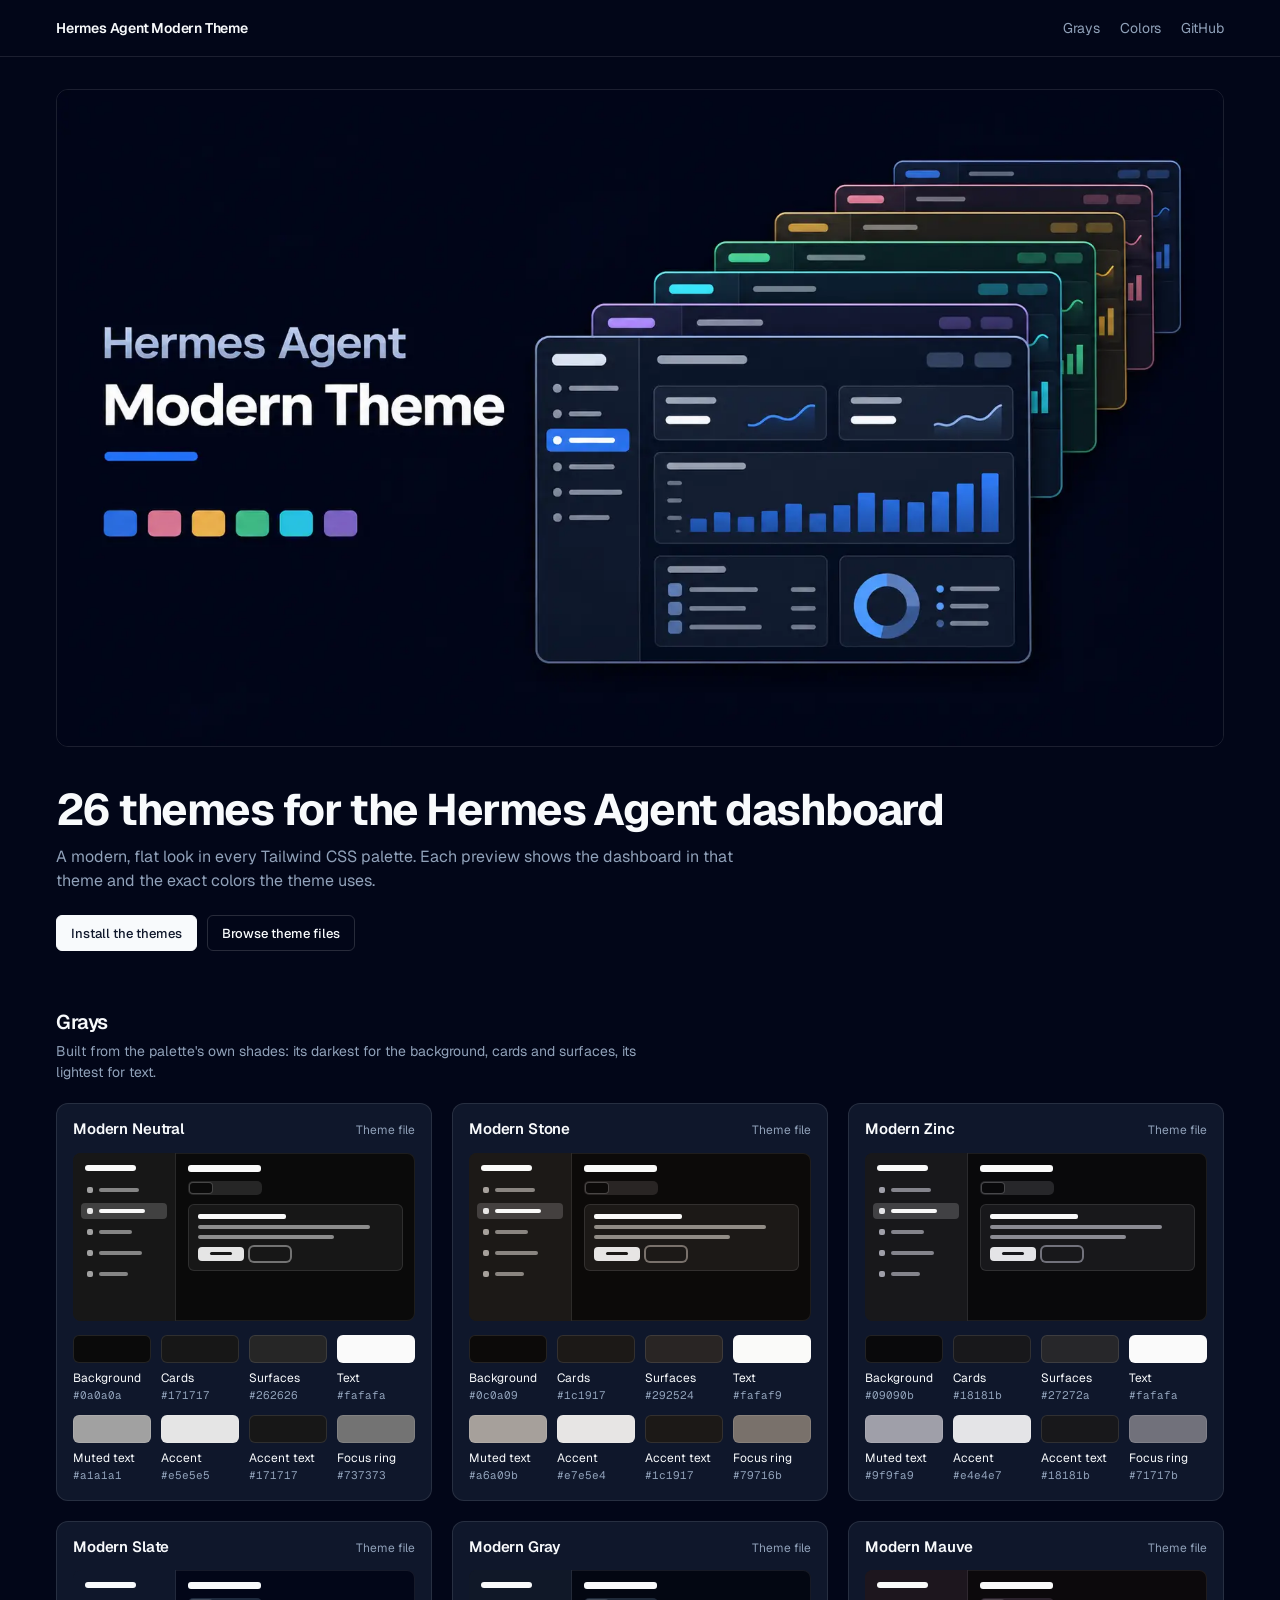
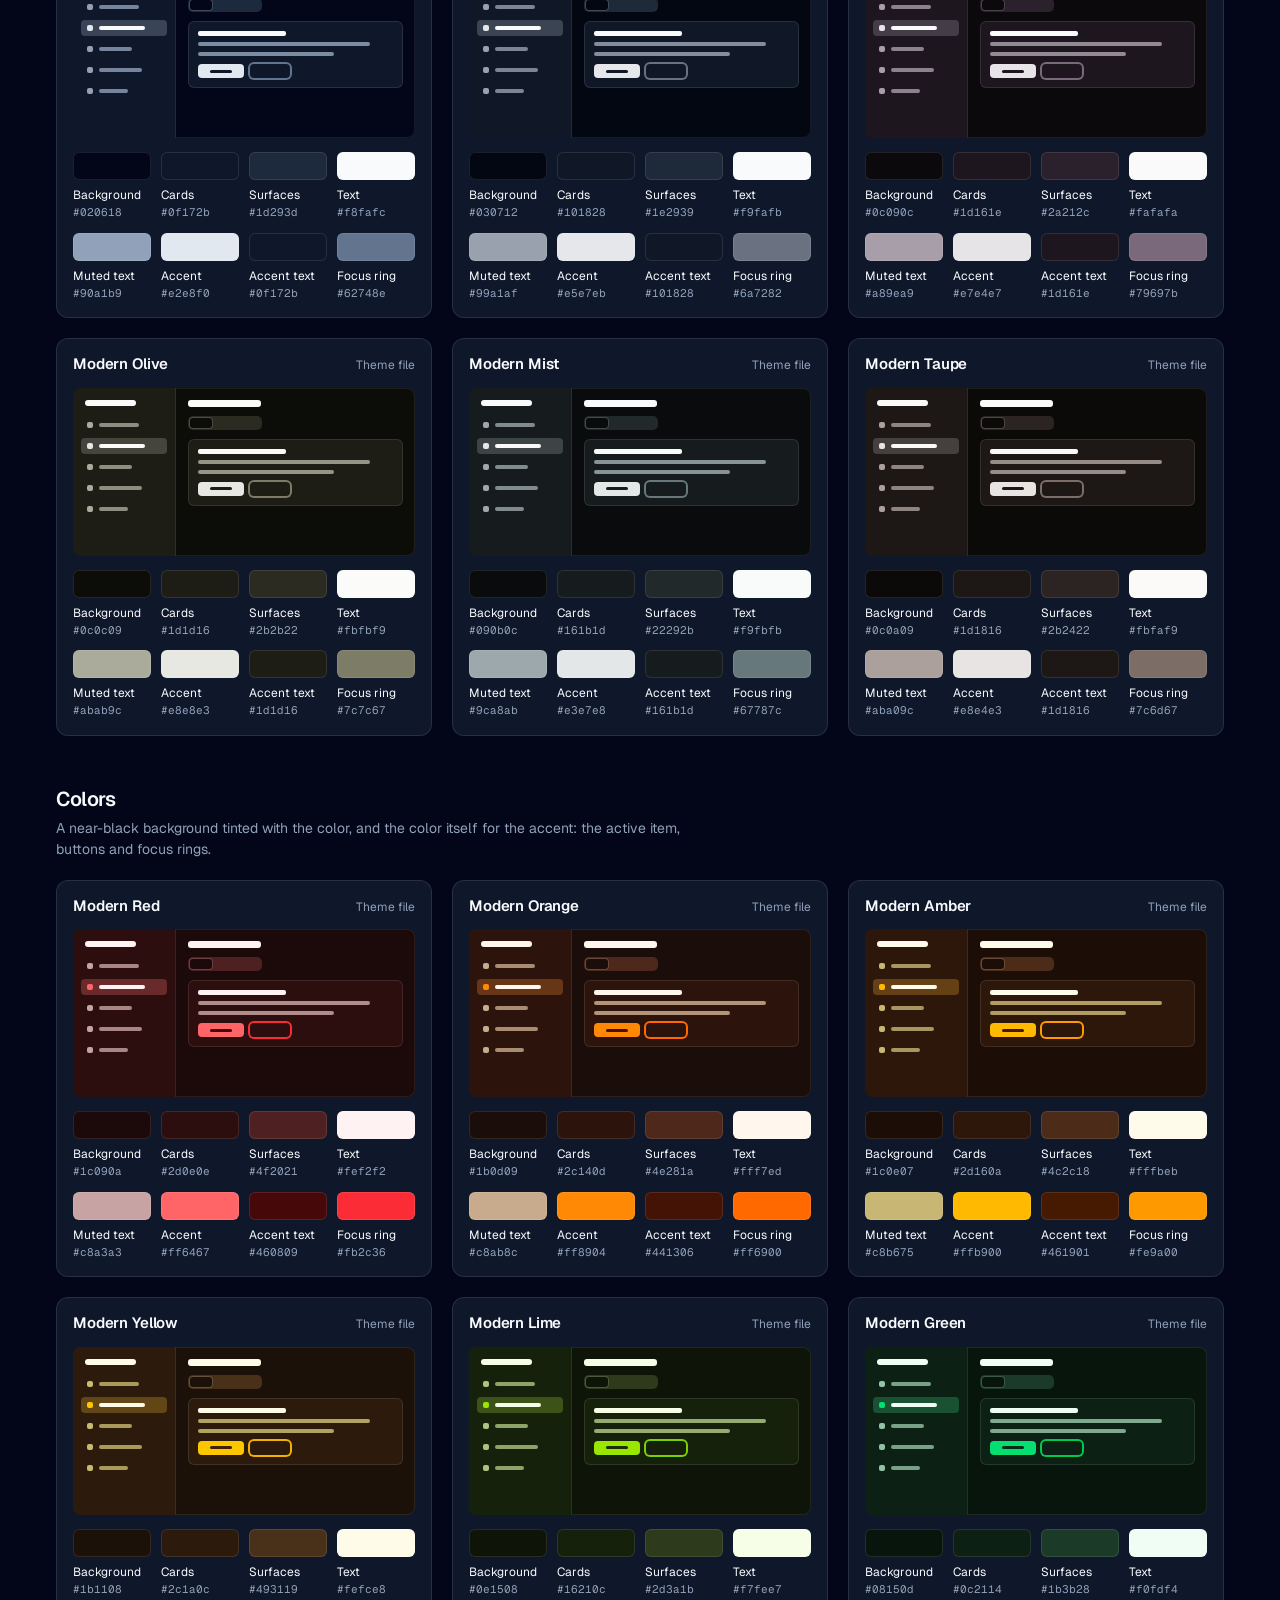
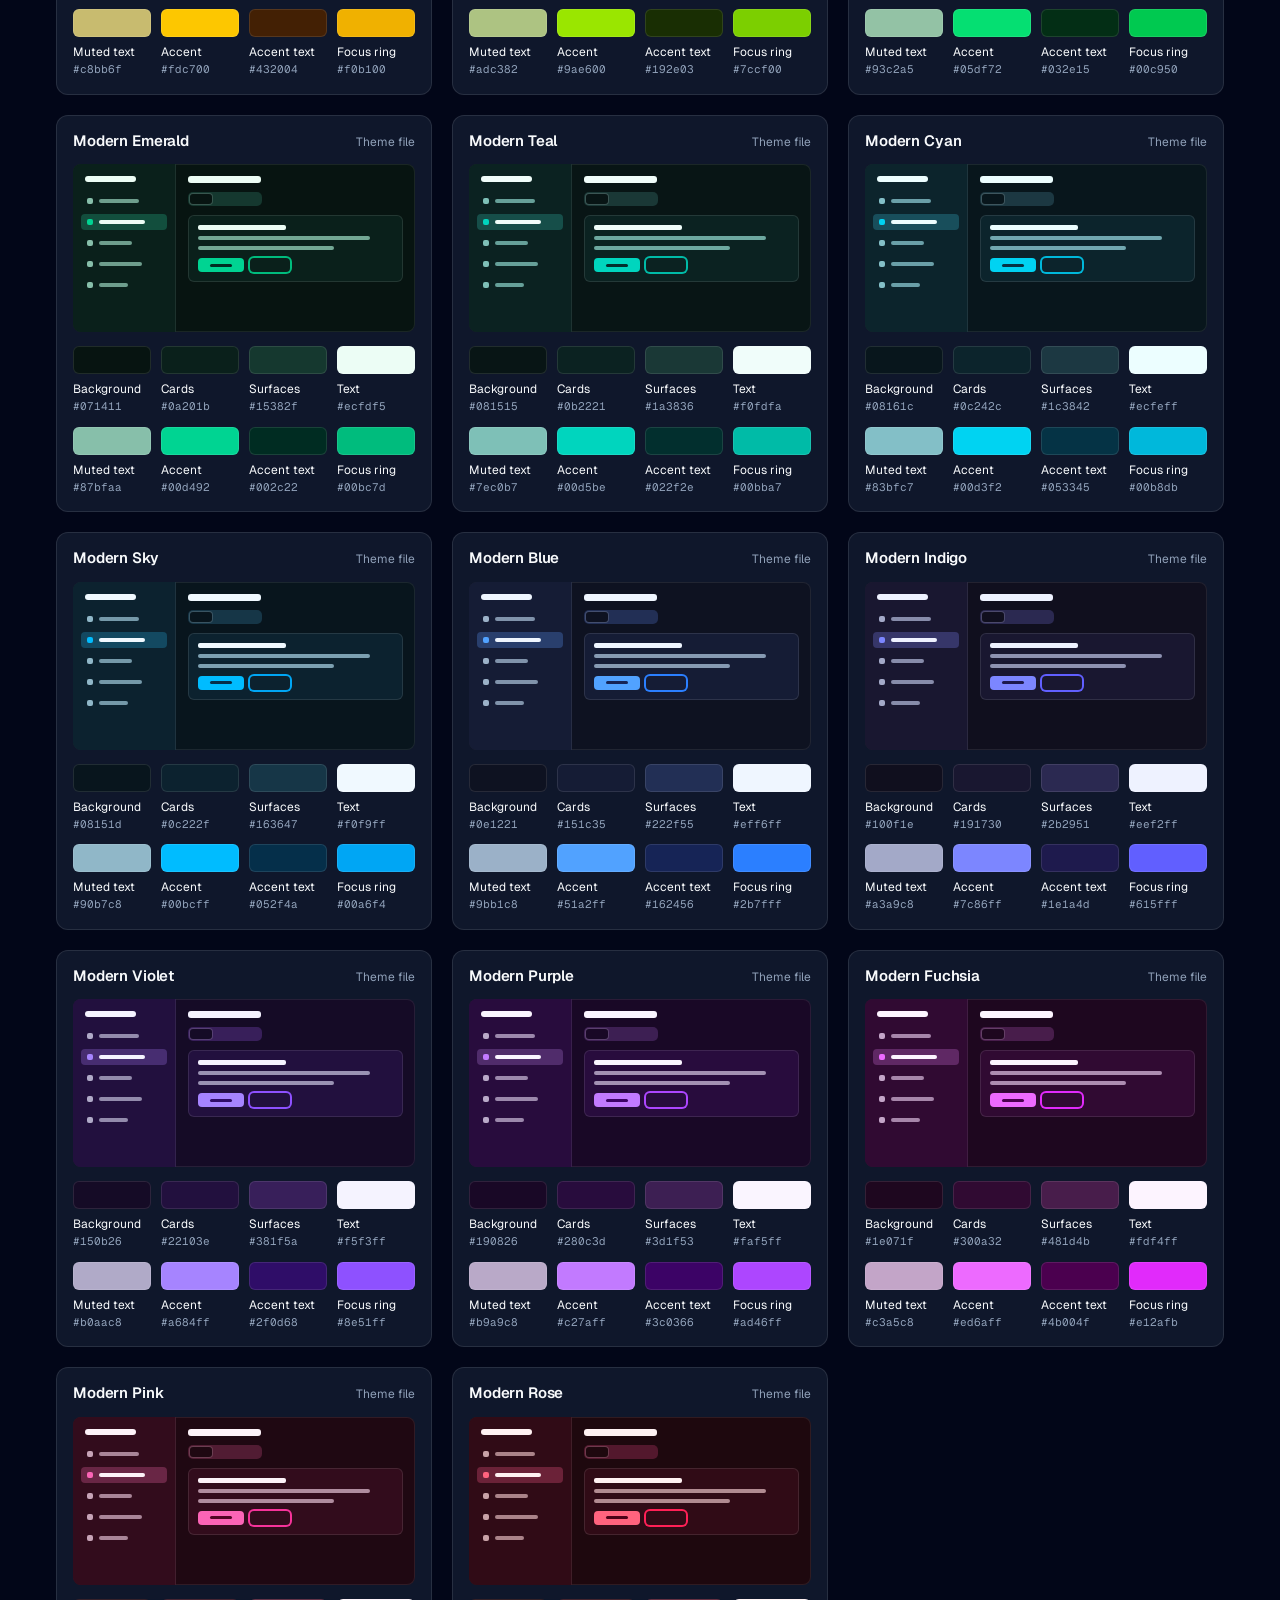
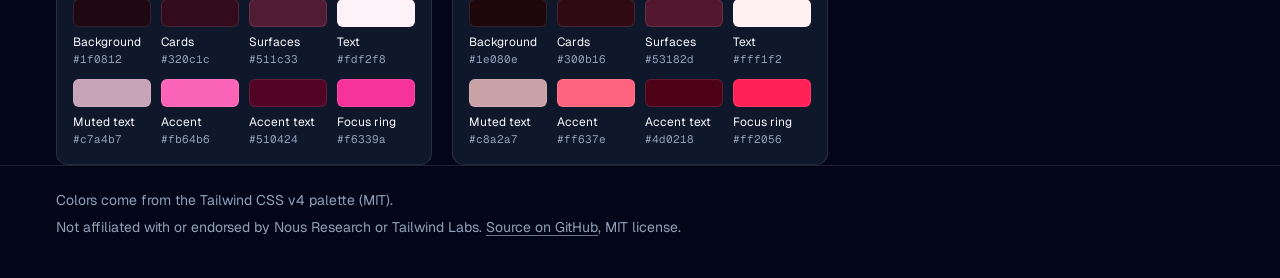
==== commit cd886aaf: "Turn the page into theme previews and add the hero image - Each of the 26 themes gets a card: a mini" ====
--- a/docs/index.html
+++ b/docs/index.html
@@ -3,8 +3,12 @@
 <head>
 <meta charset="utf-8">
 <meta name="viewport" content="width=device-width, initial-scale=1">
-<title>Colors · Hermes Agent Modern Theme</title>
-<meta name="description" content="Every Tailwind CSS color in HEX, RGB, HSL, OKLCH, class and CSS variable form, and the Hermes Agent dashboard theme built from each palette.">
+<title>Hermes Agent Modern Theme</title>
+<meta name="description" content="26 modern dashboard themes for Hermes Agent, one per Tailwind CSS palette. Each preview shows exactly the colors the theme uses.">
+<meta property="og:title" content="Hermes Agent Modern Theme">
+<meta property="og:description" content="26 modern dashboard themes for Hermes Agent, one per Tailwind CSS palette.">
+<meta property="og:image" content="https://robertmonroe.github.io/hermes-agent-modern-theme/hermes-agent-modern-theme.webp">
+<meta name="twitter:card" content="summary_large_image">
 <link rel="preconnect" href="https://fonts.googleapis.com">
 <link rel="preconnect" href="https://fonts.gstatic.com" crossorigin>
 <link href="https://fonts.googleapis.com/css2?family=Geist:wght@400;500;600;700&family=Geist+Mono:wght@400;500&display=swap" rel="stylesheet">
@@ -12,7 +16,6 @@
   :root {
     --bg: #020618; --card: #0f172b; --surface: #1d293d; --fg: #f8fafc;
     --muted: #90a1b9; --ring: #62748e; --border: rgba(255,255,255,.10); --input: rgba(255,255,255,.15);
-    --radius: 10px;
     color-scheme: dark;
   }
   * { box-sizing: border-box; }
@@ -24,9 +27,8 @@
   }
   a { color: inherit; text-underline-offset: 3px; text-decoration-color: var(--ring); }
   a:hover { text-decoration-color: var(--fg); }
-  code, .mono { font-family: 'Geist Mono', ui-monospace, Consolas, monospace; }
+  .mono { font-family: 'Geist Mono', ui-monospace, Consolas, monospace; }
   :focus-visible { outline: none; box-shadow: 0 0 0 3px color-mix(in srgb, var(--ring) 60%, transparent); border-radius: 6px; }
-
   .wrap { max-width: 1200px; margin: 0 auto; padding: 0 16px; }
 
   /* ---------- header ---------- */
@@ -37,91 +39,76 @@
   .top nav a { text-decoration: none; }
   .top nav a:hover { color: var(--fg); }
 
-  .hero { padding: 56px 0 28px; }
+  .hero { padding: 32px 0 8px; }
+  .hero-img {
+    display: block; width: 100%; height: auto; margin-bottom: 40px;
+    border-radius: 12px; border: 1px solid var(--border);
+  }
   .hero h1 { margin: 0 0 12px; font-size: clamp(30px, 5vw, 44px); line-height: 1.05; letter-spacing: -0.035em; font-weight: 700; }
   .hero p { margin: 0; max-width: 62ch; color: var(--muted); font-size: 16px; }
   .hero .actions { display: flex; flex-wrap: wrap; gap: 10px; margin-top: 22px; }
   .btn {
-    display: inline-flex; align-items: center; gap: 8px; height: 36px; padding: 0 14px;
-    border-radius: 6px; border: 1px solid var(--input); background: transparent; color: var(--fg);
-    font: 500 13px/1 inherit; text-decoration: none; cursor: pointer;
+    display: inline-flex; align-items: center; height: 36px; padding: 0 14px;
+    border-radius: 6px; border: 1px solid var(--input); color: var(--fg);
+    font-weight: 500; font-size: 13px; text-decoration: none;
   }
   .btn:hover { background: var(--surface); }
   .btn.primary { background: var(--fg); color: var(--card); border-color: var(--fg); }
   .btn.primary:hover { background: #e2e8f0; }
 
-  /* ---------- toolbar ---------- */
-  .bar { position: sticky; top: 0; z-index: 10; background: color-mix(in srgb, var(--bg) 88%, transparent); backdrop-filter: blur(8px); border-bottom: 1px solid var(--border); }
-  .bar .wrap { display: flex; flex-wrap: wrap; align-items: center; gap: 12px 20px; padding-top: 10px; padding-bottom: 10px; }
-  .bar .label { color: var(--muted); }
-  .seg { display: inline-flex; flex-wrap: wrap; gap: 2px; padding: 3px; border-radius: 8px; background: var(--surface); }
-  .seg button {
-    height: 28px; padding: 0 10px; border: 0; border-radius: 6px; background: transparent;
-    color: var(--muted); font: 500 13px/1 inherit; cursor: pointer;
-  }
-  .seg button:hover { color: var(--fg); }
-  .seg button[aria-pressed="true"] { background: var(--bg); color: var(--fg); box-shadow: 0 0 0 1px var(--input); }
-  .jump { margin-left: auto; color: var(--muted); }
-  .jump select {
-    height: 32px; padding: 0 10px; border-radius: 6px; border: 1px solid var(--input);
-    background: var(--card); color: var(--fg); font: inherit;
-  }
-
-  /* ---------- palettes ---------- */
+  /* ---------- groups ---------- */
   main { padding: 8px 0 64px; }
-  .group-title { margin: 44px 0 4px; font-size: 20px; letter-spacing: -0.02em; font-weight: 600; }
-  .group-note { margin: 0 0 8px; color: var(--muted); max-width: 70ch; }
-
-  .palette { padding: 22px 0; border-bottom: 1px solid var(--border); scroll-margin-top: 64px; }
-  .palette:last-child { border-bottom: 0; }
-  .p-head { display: flex; flex-wrap: wrap; align-items: center; justify-content: space-between; gap: 10px 16px; margin-bottom: 12px; }
-  .p-head h3 { margin: 0; font-size: 15px; font-weight: 600; letter-spacing: -0.01em; }
-
-  .theme-chip {
-    display: inline-flex; align-items: center; gap: 10px; padding: 4px 6px 4px 4px;
-    border: 1px solid var(--border); border-radius: 8px; text-decoration: none; color: var(--muted);
-  }
-  .theme-chip:hover { color: var(--fg); border-color: var(--input); }
-  .mini { display: grid; grid-template-columns: 14px 1fr; gap: 3px; width: 64px; height: 26px; padding: 3px; border-radius: 5px; }
-  .mini i { border-radius: 2px; display: block; }
-  .mini .side { grid-row: span 2; }
-  .mini .accent { height: 4px; width: 60%; align-self: end; }
-
-  .swatches { display: grid; grid-template-columns: repeat(11, minmax(0, 1fr)); gap: 8px; }
-  .sw {
-    display: flex; flex-direction: column; gap: 6px; padding: 0; border: 0; background: none;
-    color: inherit; text-align: left; cursor: pointer; min-width: 0;
-  }
-  .sw .chip { height: 56px; border-radius: 8px; box-shadow: inset 0 0 0 1px rgba(255,255,255,.08); transition: transform .12s ease; }
-  .sw:hover .chip { transform: translateY(-2px); }
-  .sw .shade { font-weight: 500; font-size: 12px; }
-  .sw .val { font-size: 11px; color: var(--muted); overflow: hidden; text-overflow: ellipsis; white-space: nowrap; }
-  .sw.copied .val { color: var(--fg); }
-
-  @media (max-width: 860px) {
-    .swatches { grid-template-columns: repeat(6, minmax(0, 1fr)); }
-    .jump { margin-left: 0; }
-  }
-  @media (max-width: 480px) {
-    .swatches { grid-template-columns: repeat(4, minmax(0, 1fr)); }
-    .top nav { gap: 14px; }
-  }
+  .group-title { margin: 48px 0 4px; font-size: 20px; letter-spacing: -0.02em; font-weight: 600; scroll-margin-top: 16px; }
+  .group-note { margin: 0 0 20px; color: var(--muted); max-width: 70ch; }
+  .grid { display: grid; grid-template-columns: repeat(3, minmax(0, 1fr)); gap: 20px; }
+  @media (max-width: 1000px) { .grid { grid-template-columns: repeat(2, minmax(0, 1fr)); } }
+  @media (max-width: 640px) { .grid { grid-template-columns: 1fr; } }
+
+  /* ---------- theme card ---------- */
+  .theme { border: 1px solid var(--border); border-radius: 12px; background: var(--card); overflow: hidden; }
+  .theme-head { display: flex; align-items: baseline; justify-content: space-between; gap: 12px; padding: 14px 16px 0; }
+  .theme-head h3 { margin: 0; font-size: 15px; font-weight: 600; letter-spacing: -0.01em; }
+  .theme-head a { color: var(--muted); font-size: 12px; text-decoration: none; }
+  .theme-head a:hover { color: var(--fg); }
+
+  /* mock dashboard, painted entirely with the theme's own colors */
+  .mock {
+    margin: 12px 16px 0; height: 168px; border-radius: 8px; overflow: hidden;
+    display: grid; grid-template-columns: 30% 1fr;
+    background: var(--t-bg); box-shadow: inset 0 0 0 1px rgba(255,255,255,.08);
+  }
+  .mock .side { background: var(--t-card); border-right: 1px solid rgba(255,255,255,.08); padding: 12px 8px; display: grid; align-content: start; gap: 5px; }
+  .mock .brandline { height: 6px; width: 60%; border-radius: 3px; background: var(--t-fg); margin: 0 4px 6px; }
+  .mock .nav { display: flex; align-items: center; gap: 6px; height: 16px; padding: 0 6px; border-radius: 4px; }
+  .mock .nav i { width: 6px; height: 6px; border-radius: 2px; background: var(--t-muted); flex: none; }
+  .mock .nav b { height: 4px; border-radius: 2px; background: var(--t-muted); opacity: .8; }
+  .mock .nav.on { background: color-mix(in srgb, var(--t-primary) 14%, var(--t-surface)); }
+  .mock .nav.on i { background: var(--t-primary); }
+  .mock .nav.on b { background: var(--t-fg); opacity: 1; }
+  .mock .body { padding: 12px; display: grid; align-content: start; gap: 9px; }
+  .mock .title { height: 7px; width: 34%; border-radius: 3px; background: var(--t-fg); }
+  .mock .tabs { display: inline-flex; gap: 2px; padding: 2px; border-radius: 5px; background: var(--t-surface); width: max-content; }
+  .mock .tabs span { width: 22px; height: 10px; border-radius: 3px; }
+  .mock .tabs span:first-child { background: var(--t-bg); box-shadow: 0 0 0 1px rgba(255,255,255,.15); }
+  .mock .panel { background: var(--t-card); border: 1px solid rgba(255,255,255,.10); border-radius: 6px; padding: 9px; display: grid; gap: 6px; }
+  .mock .line { height: 4px; border-radius: 2px; background: var(--t-muted); opacity: .85; }
+  .mock .line.fg { background: var(--t-fg); opacity: 1; width: 45%; height: 5px; }
+  .mock .row { display: flex; gap: 6px; margin-top: 2px; }
+  .mock .btn-p { height: 14px; width: 46px; border-radius: 4px; background: var(--t-primary); display: grid; place-items: center; }
+  .mock .btn-p::after { content: ""; height: 3px; width: 22px; border-radius: 2px; background: var(--t-primary-fg); }
+  .mock .btn-o { height: 14px; width: 40px; border-radius: 4px; box-shadow: inset 0 0 0 1px rgba(255,255,255,.15); }
+  .mock .focus { box-shadow: 0 0 0 2px var(--t-ring); }
+
+  /* the colors this theme uses */
+  .uses { list-style: none; margin: 0; padding: 14px 16px 16px; display: grid; grid-template-columns: repeat(4, minmax(0, 1fr)); gap: 12px 10px; }
+  .uses li { min-width: 0; }
+  .uses .chip { display: block; height: 28px; border-radius: 6px; box-shadow: inset 0 0 0 1px rgba(255,255,255,.10); margin-bottom: 6px; }
+  .uses .role { display: block; font-size: 12px; color: var(--fg); white-space: nowrap; overflow: hidden; text-overflow: ellipsis; }
+  .uses .hex { display: block; font-size: 11px; color: var(--muted); }
 
   /* ---------- footer ---------- */
   footer { border-top: 1px solid var(--border); color: var(--muted); }
   footer .wrap { padding-top: 24px; padding-bottom: 40px; display: grid; gap: 6px; }
-
-  .toast {
-    position: fixed; left: 50%; bottom: 24px; transform: translate(-50%, 12px); opacity: 0;
-    padding: 10px 14px; border-radius: 8px; background: var(--fg); color: var(--card);
-    font-weight: 500; pointer-events: none; transition: opacity .15s ease, transform .15s ease;
-  }
-  .toast.show { opacity: 1; transform: translate(-50%, 0); }
-
-  @media (prefers-reduced-motion: reduce) {
-    * { transition: none !important; }
-    .sw:hover .chip { transform: none; }
-  }
 </style>
 </head>
 <body>
@@ -138,8 +125,10 @@
 
 <section class="hero">
   <div class="wrap">
-    <h1>Colors</h1>
-    <p>All 26 Tailwind CSS palettes, every shade, in the format you need. Click any swatch to copy it. Each palette is also a ready-made theme for the Hermes Agent dashboard.</p>
+    <img class="hero-img" src="hermes-agent-modern-theme.webp" width="1672" height="941"
+         alt="Hermes Agent Modern Theme: stacked dashboard screens, each in a different color theme">
+    <h1>26 themes for the Hermes Agent dashboard</h1>
+    <p>A modern, flat look in every Tailwind CSS palette. Each preview shows the dashboard in that theme and the exact colors the theme uses.</p>
     <div class="actions">
       <a class="btn primary" href="https://github.com/robertmonroe/hermes-agent-modern-theme#install">Install the themes</a>
       <a class="btn" href="https://github.com/robertmonroe/hermes-agent-modern-theme/tree/main/themes">Browse theme files</a>
@@ -147,161 +136,78 @@
   </div>
 </section>
 
-<div class="bar">
-  <div class="wrap">
-    <span class="label" id="fmt-label">Copy as</span>
-    <div class="seg" role="group" aria-labelledby="fmt-label" id="formats"></div>
-    <label class="jump">Jump to
-      <select id="jump"></select>
-    </label>
-  </div>
-</div>
-
 <main class="wrap" id="main"></main>
 
 <footer>
   <div class="wrap">
-    <span>Colors are the Tailwind CSS v4 palette (MIT). Hex values are converted from Tailwind's OKLCH definitions.</span>
+    <span>Colors come from the Tailwind CSS v4 palette (MIT).</span>
     <span>Not affiliated with or endorsed by Nous Research or Tailwind Labs. <a href="https://github.com/robertmonroe/hermes-agent-modern-theme">Source on GitHub</a>, MIT license.</span>
   </div>
 </footer>
 
-<div class="toast" id="toast" role="status" aria-live="polite"></div>
-
 <script>
-const DATA = {"grays":{"neutral":{"50":"#fafafa","100":"#f5f5f5","200":"#e5e5e5","300":"#d4d4d4","400":"#a1a1a1","500":"#737373","600":"#525252","700":"#404040","800":"#262626","900":"#171717","950":"#0a0a0a"},"stone":{"50":"#fafaf9","100":"#f5f5f4","200":"#e7e5e4","300":"#d6d3d1","400":"#a6a09b","500":"#79716b","600":"#57534d","700":"#44403b","800":"#292524","900":"#1c1917","950":"#0c0a09"},"zinc":{"50":"#fafafa","100":"#f4f4f5","200":"#e4e4e7","300":"#d4d4d8","400":"#9f9fa9","500":"#71717b","600":"#52525c","700":"#3f3f46","800":"#27272a","900":"#18181b","950":"#09090b"},"slate":{"50":"#f8fafc","100":"#f1f5f9","200":"#e2e8f0","300":"#cad5e2","400":"#90a1b9","500":"#62748e","600":"#45556c","700":"#314158","800":"#1d293d","900":"#0f172b","950":"#020618"},"gray":{"50":"#f9fafb","100":"#f3f4f6","200":"#e5e7eb","300":"#d1d5dc","400":"#99a1af","500":"#6a7282","600":"#4a5565","700":"#364153","800":"#1e2939","900":"#101828","950":"#030712"},"mauve":{"50":"#fafafa","100":"#f3f1f3","200":"#e7e4e7","300":"#d7d0d7","400":"#a89ea9","500":"#79697b","600":"#594c5b","700":"#463947","800":"#2a212c","900":"#1d161e","950":"#0c090c"},"olive":{"50":"#fbfbf9","100":"#f4f4f0","200":"#e8e8e3","300":"#d8d8d0","400":"#abab9c","500":"#7c7c67","600":"#5b5b4b","700":"#474739","800":"#2b2b22","900":"#1d1d16","950":"#0c0c09"},"mist":{"50":"#f9fbfb","100":"#f1f3f3","200":"#e3e7e8","300":"#d0d6d8","400":"#9ca8ab","500":"#67787c","600":"#4b585b","700":"#394447","800":"#22292b","900":"#161b1d","950":"#090b0c"},"taupe":{"50":"#fbfaf9","100":"#f3f1f1","200":"#e8e4e3","300":"#d8d2d0","400":"#aba09c","500":"#7c6d67","600":"#5b4f4b","700":"#473c39","800":"#2b2422","900":"#1d1816","950":"#0c0a09"}},"colors":{"red":{"50":"#fef2f2","100":"#ffe2e2","200":"#ffc9c9","300":"#ffa2a2","400":"#ff6467","500":"#fb2c36","600":"#e7000b","700":"#c10007","800":"#9f0712","900":"#82181a","950":"#460809"},"orange":{"50":"#fff7ed","100":"#ffedd4","200":"#ffd6a7","300":"#ffb86a","400":"#ff8904","500":"#ff6900","600":"#f54900","700":"#ca3500","800":"#9f2d00","900":"#7e2a0c","950":"#441306"},"amber":{"50":"#fffbeb","100":"#fef3c6","200":"#fee685","300":"#ffd230","400":"#ffb900","500":"#fe9a00","600":"#e17100","700":"#bb4d00","800":"#973c00","900":"#7b3306","950":"#461901"},"yellow":{"50":"#fefce8","100":"#fef9c2","200":"#fff085","300":"#ffdf20","400":"#fdc700","500":"#f0b100","600":"#d08700","700":"#a65f00","800":"#894b00","900":"#733e0a","950":"#432004"},"lime":{"50":"#f7fee7","100":"#ecfcca","200":"#d8f999","300":"#bbf451","400":"#9ae600","500":"#7ccf00","600":"#5ea500","700":"#497d00","800":"#3c6300","900":"#35530e","950":"#192e03"},"green":{"50":"#f0fdf4","100":"#dcfce7","200":"#b9f8cf","300":"#7bf1a8","400":"#05df72","500":"#00c950","600":"#00a63e","700":"#008236","800":"#016630","900":"#0d542b","950":"#032e15"},"emerald":{"50":"#ecfdf5","100":"#d0fae5","200":"#a4f4cf","300":"#5ee9b5","400":"#00d492","500":"#00bc7d","600":"#009966","700":"#007a55","800":"#006045","900":"#004f3b","950":"#002c22"},"teal":{"50":"#f0fdfa","100":"#cbfbf1","200":"#96f7e4","300":"#46ecd5","400":"#00d5be","500":"#00bba7","600":"#009689","700":"#00786f","800":"#005f5a","900":"#0b4f4a","950":"#022f2e"},"cyan":{"50":"#ecfeff","100":"#cefafe","200":"#a2f4fd","300":"#53eafd","400":"#00d3f2","500":"#00b8db","600":"#0092b8","700":"#007595","800":"#005f78","900":"#104e64","950":"#053345"},"sky":{"50":"#f0f9ff","100":"#dff2fe","200":"#b8e6fe","300":"#74d4ff","400":"#00bcff","500":"#00a6f4","600":"#0084d1","700":"#0069a8","800":"#00598a","900":"#024a70","950":"#052f4a"},"blue":{"50":"#eff6ff","100":"#dbeafe","200":"#bedbff","300":"#8ec5ff","400":"#51a2ff","500":"#2b7fff","600":"#155dfc","700":"#1447e6","800":"#193cb8","900":"#1c398e","950":"#162456"},"indigo":{"50":"#eef2ff","100":"#e0e7ff","200":"#c6d2ff","300":"#a3b3ff","400":"#7c86ff","500":"#615fff","600":"#4f39f6","700":"#432dd7","800":"#372aac","900":"#312c85","950":"#1e1a4d"},"violet":{"50":"#f5f3ff","100":"#ede9fe","200":"#ddd6ff","300":"#c4b4ff","400":"#a684ff","500":"#8e51ff","600":"#7f22fe","700":"#7008e7","800":"#5d0ec0","900":"#4d179a","950":"#2f0d68"},"purple":{"50":"#faf5ff","100":"#f3e8ff","200":"#e9d4ff","300":"#dab2ff","400":"#c27aff","500":"#ad46ff","600":"#9810fa","700":"#8200db","800":"#6e11b0","900":"#59168b","950":"#3c0366"},"fuchsia":{"50":"#fdf4ff","100":"#fae8ff","200":"#f6cfff","300":"#f4a8ff","400":"#ed6aff","500":"#e12afb","600":"#c800de","700":"#a800b7","800":"#8a0194","900":"#721378","950":"#4b004f"},"pink":{"50":"#fdf2f8","100":"#fce7f3","200":"#fccee8","300":"#fda5d5","400":"#fb64b6","500":"#f6339a","600":"#e60076","700":"#c6005c","800":"#a3004c","900":"#861043","950":"#510424"},"rose":{"50":"#fff1f2","100":"#ffe4e6","200":"#ffccd3","300":"#ffa1ad","400":"#ff637e","500":"#ff2056","600":"#ec003f","700":"#c70036","800":"#a50036","900":"#8b0836","950":"#4d0218"}},"oklch":{"neutral":{"50":"oklch(98.5% 0 0)","100":"oklch(97% 0 0)","200":"oklch(92.2% 0 0)","300":"oklch(87% 0 0)","400":"oklch(70.8% 0 0)","500":"oklch(55.6% 0 0)","600":"oklch(43.9% 0 0)","700":"oklch(37.1% 0 0)","800":"oklch(26.9% 0 0)","900":"oklch(20.5% 0 0)","950":"oklch(14.5% 0 0)"},"stone":{"50":"oklch(98.5% 0.001 106.423)","100":"oklch(97% 0.001 106.424)","200":"oklch(92.3% 0.003 48.717)","300":"oklch(86.9% 0.005 56.366)","400":"oklch(70.9% 0.01 56.259)","500":"oklch(55.3% 0.013 58.071)","600":"oklch(44.4% 0.011 73.639)","700":"oklch(37.4% 0.01 67.558)","800":"oklch(26.8% 0.007 34.298)","900":"oklch(21.6% 0.006 56.043)","950":"oklch(14.7% 0.004 49.25)"},"zinc":{"50":"oklch(98.5% 0 0)","100":"oklch(96.7% 0.001 286.375)","200":"oklch(92% 0.004 286.32)","300":"oklch(87.1% 0.006 286.286)","400":"oklch(70.5% 0.015 286.067)","500":"oklch(55.2% 0.016 285.938)","600":"oklch(44.2% 0.017 285.786)","700":"oklch(37% 0.013 285.805)","800":"oklch(27.4% 0.006 286.033)","900":"oklch(21% 0.006 285.885)","950":"oklch(14.1% 0.005 285.823)"},"slate":{"50":"oklch(98.4% 0.003 247.858)","100":"oklch(96.8% 0.007 247.896)","200":"oklch(92.9% 0.013 255.508)","300":"oklch(86.9% 0.022 252.894)","400":"oklch(70.4% 0.04 256.788)","500":"oklch(55.4% 0.046 257.417)","600":"oklch(44.6% 0.043 257.281)","700":"oklch(37.2% 0.044 257.287)","800":"oklch(27.9% 0.041 260.031)","900":"oklch(20.8% 0.042 265.755)","950":"oklch(12.9% 0.042 264.695)"},"gray":{"50":"oklch(98.5% 0.002 247.839)","100":"oklch(96.7% 0.003 264.542)","200":"oklch(92.8% 0.006 264.531)","300":"oklch(87.2% 0.01 258.338)","400":"oklch(70.7% 0.022 261.325)","500":"oklch(55.1% 0.027 264.364)","600":"oklch(44.6% 0.03 256.802)","700":"oklch(37.3% 0.034 259.733)","800":"oklch(27.8% 0.033 256.848)","900":"oklch(21% 0.034 264.665)","950":"oklch(13% 0.028 261.692)"},"mauve":{"50":"oklch(98.5% 0 0)","100":"oklch(96% 0.003 325.6)","200":"oklch(92.2% 0.005 325.62)","300":"oklch(86.5% 0.012 325.68)","400":"oklch(71.1% 0.019 323.02)","500":"oklch(54.2% 0.034 322.5)","600":"oklch(43.5% 0.029 321.78)","700":"oklch(36.4% 0.029 323.89)","800":"oklch(26.3% 0.024 320.12)","900":"oklch(21.2% 0.019 322.12)","950":"oklch(14.5% 0.008 326)"},"olive":{"50":"oklch(98.8% 0.003 106.5)","100":"oklch(96.6% 0.005 106.5)","200":"oklch(93% 0.007 106.5)","300":"oklch(88% 0.011 106.6)","400":"oklch(73.7% 0.021 106.9)","500":"oklch(58% 0.031 107.3)","600":"oklch(46.6% 0.025 107.3)","700":"oklch(39.4% 0.023 107.4)","800":"oklch(28.6% 0.016 107.4)","900":"oklch(22.8% 0.013 107.4)","950":"oklch(15.3% 0.006 107.1)"},"mist":{"50":"oklch(98.7% 0.002 197.1)","100":"oklch(96.3% 0.002 197.1)","200":"oklch(92.5% 0.005 214.3)","300":"oklch(87.2% 0.007 219.6)","400":"oklch(72.3% 0.014 214.4)","500":"oklch(56% 0.021 213.5)","600":"oklch(45% 0.017 213.2)","700":"oklch(37.8% 0.015 216)","800":"oklch(27.5% 0.011 216.9)","900":"oklch(21.8% 0.008 223.9)","950":"oklch(14.8% 0.004 228.8)"},"taupe":{"50":"oklch(98.6% 0.002 67.8)","100":"oklch(96% 0.002 17.2)","200":"oklch(92.2% 0.005 34.3)","300":"oklch(86.8% 0.007 39.5)","400":"oklch(71.4% 0.014 41.2)","500":"oklch(54.7% 0.021 43.1)","600":"oklch(43.8% 0.017 39.3)","700":"oklch(36.7% 0.016 35.7)","800":"oklch(26.8% 0.011 36.5)","900":"oklch(21.4% 0.009 43.1)","950":"oklch(14.7% 0.004 49.3)"},"red":{"50":"oklch(97.1% 0.013 17.38)","100":"oklch(93.6% 0.032 17.717)","200":"oklch(88.5% 0.062 18.334)","300":"oklch(80.8% 0.114 19.571)","400":"oklch(70.4% 0.191 22.216)","500":"oklch(63.7% 0.237 25.331)","600":"oklch(57.7% 0.245 27.325)","700":"oklch(50.5% 0.213 27.518)","800":"oklch(44.4% 0.177 26.899)","900":"oklch(39.6% 0.141 25.723)","950":"oklch(25.8% 0.092 26.042)"},"orange":{"50":"oklch(98% 0.016 73.684)","100":"oklch(95.4% 0.038 75.164)","200":"oklch(90.1% 0.076 70.697)","300":"oklch(83.7% 0.128 66.29)","400":"oklch(75% 0.183 55.934)","500":"oklch(70.5% 0.213 47.604)","600":"oklch(64.6% 0.222 41.116)","700":"oklch(55.3% 0.195 38.402)","800":"oklch(47% 0.157 37.304)","900":"oklch(40.8% 0.123 38.172)","950":"oklch(26.6% 0.079 36.259)"},"amber":{"50":"oklch(98.7% 0.022 95.277)","100":"oklch(96.2% 0.059 95.617)","200":"oklch(92.4% 0.12 95.746)","300":"oklch(87.9% 0.169 91.605)","400":"oklch(82.8% 0.189 84.429)","500":"oklch(76.9% 0.188 70.08)","600":"oklch(66.6% 0.179 58.318)","700":"oklch(55.5% 0.163 48.998)","800":"oklch(47.3% 0.137 46.201)","900":"oklch(41.4% 0.112 45.904)","950":"oklch(27.9% 0.077 45.635)"},"yellow":{"50":"oklch(98.7% 0.026 102.212)","100":"oklch(97.3% 0.071 103.193)","200":"oklch(94.5% 0.129 101.54)","300":"oklch(90.5% 0.182 98.111)","400":"oklch(85.2% 0.199 91.936)","500":"oklch(79.5% 0.184 86.047)","600":"oklch(68.1% 0.162 75.834)","700":"oklch(55.4% 0.135 66.442)","800":"oklch(47.6% 0.114 61.907)","900":"oklch(42.1% 0.095 57.708)","950":"oklch(28.6% 0.066 53.813)"},"lime":{"50":"oklch(98.6% 0.031 120.757)","100":"oklch(96.7% 0.067 122.328)","200":"oklch(93.8% 0.127 124.321)","300":"oklch(89.7% 0.196 126.665)","400":"oklch(84.1% 0.238 128.85)","500":"oklch(76.8% 0.233 130.85)","600":"oklch(64.8% 0.2 131.684)","700":"oklch(53.2% 0.157 131.589)","800":"oklch(45.3% 0.124 130.933)","900":"oklch(40.5% 0.101 131.063)","950":"oklch(27.4% 0.072 132.109)"},"green":{"50":"oklch(98.2% 0.018 155.826)","100":"oklch(96.2% 0.044 156.743)","200":"oklch(92.5% 0.084 155.995)","300":"oklch(87.1% 0.15 154.449)","400":"oklch(79.2% 0.209 151.711)","500":"oklch(72.3% 0.219 149.579)","600":"oklch(62.7% 0.194 149.214)","700":"oklch(52.7% 0.154 150.069)","800":"oklch(44.8% 0.119 151.328)","900":"oklch(39.3% 0.095 152.535)","950":"oklch(26.6% 0.065 152.934)"},"emerald":{"50":"oklch(97.9% 0.021 166.113)","100":"oklch(95% 0.052 163.051)","200":"oklch(90.5% 0.093 164.15)","300":"oklch(84.5% 0.143 164.978)","400":"oklch(76.5% 0.177 163.223)","500":"oklch(69.6% 0.17 162.48)","600":"oklch(59.6% 0.145 163.225)","700":"oklch(50.8% 0.118 165.612)","800":"oklch(43.2% 0.095 166.913)","900":"oklch(37.8% 0.077 168.94)","950":"oklch(26.2% 0.051 172.552)"},"teal":{"50":"oklch(98.4% 0.014 180.72)","100":"oklch(95.3% 0.051 180.801)","200":"oklch(91% 0.096 180.426)","300":"oklch(85.5% 0.138 181.071)","400":"oklch(77.7% 0.152 181.912)","500":"oklch(70.4% 0.14 182.503)","600":"oklch(60% 0.118 184.704)","700":"oklch(51.1% 0.096 186.391)","800":"oklch(43.7% 0.078 188.216)","900":"oklch(38.6% 0.063 188.416)","950":"oklch(27.7% 0.046 192.524)"},"cyan":{"50":"oklch(98.4% 0.019 200.873)","100":"oklch(95.6% 0.045 203.388)","200":"oklch(91.7% 0.08 205.041)","300":"oklch(86.5% 0.127 207.078)","400":"oklch(78.9% 0.154 211.53)","500":"oklch(71.5% 0.143 215.221)","600":"oklch(60.9% 0.126 221.723)","700":"oklch(52% 0.105 223.128)","800":"oklch(45% 0.085 224.283)","900":"oklch(39.8% 0.07 227.392)","950":"oklch(30.2% 0.056 229.695)"},"sky":{"50":"oklch(97.7% 0.013 236.62)","100":"oklch(95.1% 0.026 236.824)","200":"oklch(90.1% 0.058 230.902)","300":"oklch(82.8% 0.111 230.318)","400":"oklch(74.6% 0.16 232.661)","500":"oklch(68.5% 0.169 237.323)","600":"oklch(58.8% 0.158 241.966)","700":"oklch(50% 0.134 242.749)","800":"oklch(44.3% 0.11 240.79)","900":"oklch(39.1% 0.09 240.876)","950":"oklch(29.3% 0.066 243.157)"},"blue":{"50":"oklch(97% 0.014 254.604)","100":"oklch(93.2% 0.032 255.585)","200":"oklch(88.2% 0.059 254.128)","300":"oklch(80.9% 0.105 251.813)","400":"oklch(70.7% 0.165 254.624)","500":"oklch(62.3% 0.214 259.815)","600":"oklch(54.6% 0.245 262.881)","700":"oklch(48.8% 0.243 264.376)","800":"oklch(42.4% 0.199 265.638)","900":"oklch(37.9% 0.146 265.522)","950":"oklch(28.2% 0.091 267.935)"},"indigo":{"50":"oklch(96.2% 0.018 272.314)","100":"oklch(93% 0.034 272.788)","200":"oklch(87% 0.065 274.039)","300":"oklch(78.5% 0.115 274.713)","400":"oklch(67.3% 0.182 276.935)","500":"oklch(58.5% 0.233 277.117)","600":"oklch(51.1% 0.262 276.966)","700":"oklch(45.7% 0.24 277.023)","800":"oklch(39.8% 0.195 277.366)","900":"oklch(35.9% 0.144 278.697)","950":"oklch(25.7% 0.09 281.288)"},"violet":{"50":"oklch(96.9% 0.016 293.756)","100":"oklch(94.3% 0.029 294.588)","200":"oklch(89.4% 0.057 293.283)","300":"oklch(81.1% 0.111 293.571)","400":"oklch(70.2% 0.183 293.541)","500":"oklch(60.6% 0.25 292.717)","600":"oklch(54.1% 0.281 293.009)","700":"oklch(49.1% 0.27 292.581)","800":"oklch(43.2% 0.232 292.759)","900":"oklch(38% 0.189 293.745)","950":"oklch(28.3% 0.141 291.089)"},"purple":{"50":"oklch(97.7% 0.014 308.299)","100":"oklch(94.6% 0.033 307.174)","200":"oklch(90.2% 0.063 306.703)","300":"oklch(82.7% 0.119 306.383)","400":"oklch(71.4% 0.203 305.504)","500":"oklch(62.7% 0.265 303.9)","600":"oklch(55.8% 0.288 302.321)","700":"oklch(49.6% 0.265 301.924)","800":"oklch(43.8% 0.218 303.724)","900":"oklch(38.1% 0.176 304.987)","950":"oklch(29.1% 0.149 302.717)"},"fuchsia":{"50":"oklch(97.7% 0.017 320.058)","100":"oklch(95.2% 0.037 318.852)","200":"oklch(90.3% 0.076 319.62)","300":"oklch(83.3% 0.145 321.434)","400":"oklch(74% 0.238 322.16)","500":"oklch(66.7% 0.295 322.15)","600":"oklch(59.1% 0.293 322.896)","700":"oklch(51.8% 0.253 323.949)","800":"oklch(45.2% 0.211 324.591)","900":"oklch(40.1% 0.17 325.612)","950":"oklch(29.3% 0.136 325.661)"},"pink":{"50":"oklch(97.1% 0.014 343.198)","100":"oklch(94.8% 0.028 342.258)","200":"oklch(89.9% 0.061 343.231)","300":"oklch(82.3% 0.12 346.018)","400":"oklch(71.8% 0.202 349.761)","500":"oklch(65.6% 0.241 354.308)","600":"oklch(59.2% 0.249 0.584)","700":"oklch(52.5% 0.223 3.958)","800":"oklch(45.9% 0.187 3.815)","900":"oklch(40.8% 0.153 2.432)","950":"oklch(28.4% 0.109 3.907)"},"rose":{"50":"oklch(96.9% 0.015 12.422)","100":"oklch(94.1% 0.03 12.58)","200":"oklch(89.2% 0.058 10.001)","300":"oklch(81% 0.117 11.638)","400":"oklch(71.2% 0.194 13.428)","500":"oklch(64.5% 0.246 16.439)","600":"oklch(58.6% 0.253 17.585)","700":"oklch(51.4% 0.222 16.935)","800":"oklch(45.5% 0.188 13.697)","900":"oklch(41% 0.159 10.272)","950":"oklch(27.1% 0.105 12.094)"}},"themes":{"neutral":{"bg":"#0a0a0a","card":"#171717","surface":"#262626","primary":"#e5e5e5"},"stone":{"bg":"#0c0a09","card":"#1c1917","surface":"#292524","primary":"#e7e5e4"},"zinc":{"bg":"#09090b","card":"#18181b","surface":"#27272a","primary":"#e4e4e7"},"slate":{"bg":"#020618","card":"#0f172b","surface":"#1d293d","primary":"#e2e8f0"},"gray":{"bg":"#030712","card":"#101828","surface":"#1e2939","primary":"#e5e7eb"},"mauve":{"bg":"#0c090c","card":"#1d161e","surface":"#2a212c","primary":"#e7e4e7"},"olive":{"bg":"#0c0c09","card":"#1d1d16","surface":"#2b2b22","primary":"#e8e8e3"},"mist":{"bg":"#090b0c","card":"#161b1d","surface":"#22292b","primary":"#e3e7e8"},"taupe":{"bg":"#0c0a09","card":"#1d1816","surface":"#2b2422","primary":"#e8e4e3"},"red":{"bg":"#1c090a","card":"#2d0e0e","surface":"#4f2021","primary":"#ff6467"},"orange":{"bg":"#1b0d09","card":"#2c140d","surface":"#4e281a","primary":"#ff8904"},"amber":{"bg":"#1c0e07","card":"#2d160a","surface":"#4c2c18","primary":"#ffb900"},"yellow":{"bg":"#1b1108","card":"#2c1a0c","surface":"#493119","primary":"#fdc700"},"lime":{"bg":"#0e1508","card":"#16210c","surface":"#2d3a1b","primary":"#9ae600"},"green":{"bg":"#08150d","card":"#0c2114","surface":"#1b3b28","primary":"#05df72"},"emerald":{"bg":"#071411","card":"#0a201b","surface":"#15382f","primary":"#00d492"},"teal":{"bg":"#081515","card":"#0b2221","surface":"#1a3836","primary":"#00d5be"},"cyan":{"bg":"#08161c","card":"#0c242c","surface":"#1c3842","primary":"#00d3f2"},"sky":{"bg":"#08151d","card":"#0c222f","surface":"#163647","primary":"#00bcff"},"blue":{"bg":"#0e1221","card":"#151c35","surface":"#222f55","primary":"#51a2ff"},"indigo":{"bg":"#100f1e","card":"#191730","surface":"#2b2951","primary":"#7c86ff"},"violet":{"bg":"#150b26","card":"#22103e","surface":"#381f5a","primary":"#a684ff"},"purple":{"bg":"#190826","card":"#280c3d","surface":"#3d1f53","primary":"#c27aff"},"fuchsia":{"bg":"#1e071f","card":"#300a32","surface":"#481d4b","primary":"#ed6aff"},"pink":{"bg":"#1f0812","card":"#320c1c","surface":"#511c33","primary":"#fb64b6"},"rose":{"bg":"#1e080e","card":"#300b16","surface":"#53182d","primary":"#ff637e"}}};
-const REPO = "https://github.com/robertmonroe/hermes-agent-modern-theme/blob/main/themes/";
-const FORMATS = [
-  ["hex", "HEX"], ["rgb", "RGB"], ["hsl", "HSL"], ["oklch", "OKLCH"], ["class", "Class"], ["var", "CSS var"],
+const DATA = {"order":{"grays":["neutral","stone","zinc","slate","gray","mauve","olive","mist","taupe"],"colors":["red","orange","amber","yellow","lime","green","emerald","teal","cyan","sky","blue","indigo","violet","purple","fuchsia","pink","rose"]},"themes":{"neutral":{"bg":"#0a0a0a","card":"#171717","surface":"#262626","fg":"#fafafa","muted":"#a1a1a1","ring":"#737373","primary":"#e5e5e5","primary_fg":"#171717"},"stone":{"bg":"#0c0a09","card":"#1c1917","surface":"#292524","fg":"#fafaf9","muted":"#a6a09b","ring":"#79716b","primary":"#e7e5e4","primary_fg":"#1c1917"},"zinc":{"bg":"#09090b","card":"#18181b","surface":"#27272a","fg":"#fafafa","muted":"#9f9fa9","ring":"#71717b","primary":"#e4e4e7","primary_fg":"#18181b"},"slate":{"bg":"#020618","card":"#0f172b","surface":"#1d293d","fg":"#f8fafc","muted":"#90a1b9","ring":"#62748e","primary":"#e2e8f0","primary_fg":"#0f172b"},"gray":{"bg":"#030712","card":"#101828","surface":"#1e2939","fg":"#f9fafb","muted":"#99a1af","ring":"#6a7282","primary":"#e5e7eb","primary_fg":"#101828"},"mauve":{"bg":"#0c090c","card":"#1d161e","surface":"#2a212c","fg":"#fafafa","muted":"#a89ea9","ring":"#79697b","primary":"#e7e4e7","primary_fg":"#1d161e"},"olive":{"bg":"#0c0c09","card":"#1d1d16","surface":"#2b2b22","fg":"#fbfbf9","muted":"#abab9c","ring":"#7c7c67","primary":"#e8e8e3","primary_fg":"#1d1d16"},"mist":{"bg":"#090b0c","card":"#161b1d","surface":"#22292b","fg":"#f9fbfb","muted":"#9ca8ab","ring":"#67787c","primary":"#e3e7e8","primary_fg":"#161b1d"},"taupe":{"bg":"#0c0a09","card":"#1d1816","surface":"#2b2422","fg":"#fbfaf9","muted":"#aba09c","ring":"#7c6d67","primary":"#e8e4e3","primary_fg":"#1d1816"},"red":{"bg":"#1c090a","card":"#2d0e0e","surface":"#4f2021","fg":"#fef2f2","muted":"#c8a3a3","ring":"#fb2c36","primary":"#ff6467","primary_fg":"#460809"},"orange":{"bg":"#1b0d09","card":"#2c140d","surface":"#4e281a","fg":"#fff7ed","muted":"#c8ab8c","ring":"#ff6900","primary":"#ff8904","primary_fg":"#441306"},"amber":{"bg":"#1c0e07","card":"#2d160a","surface":"#4c2c18","fg":"#fffbeb","muted":"#c8b675","ring":"#fe9a00","primary":"#ffb900","primary_fg":"#461901"},"yellow":{"bg":"#1b1108","card":"#2c1a0c","surface":"#493119","fg":"#fefce8","muted":"#c8bb6f","ring":"#f0b100","primary":"#fdc700","primary_fg":"#432004"},"lime":{"bg":"#0e1508","card":"#16210c","surface":"#2d3a1b","fg":"#f7fee7","muted":"#adc382","ring":"#7ccf00","primary":"#9ae600","primary_fg":"#192e03"},"green":{"bg":"#08150d","card":"#0c2114","surface":"#1b3b28","fg":"#f0fdf4","muted":"#93c2a5","ring":"#00c950","primary":"#05df72","primary_fg":"#032e15"},"emerald":{"bg":"#071411","card":"#0a201b","surface":"#15382f","fg":"#ecfdf5","muted":"#87bfaa","ring":"#00bc7d","primary":"#00d492","primary_fg":"#002c22"},"teal":{"bg":"#081515","card":"#0b2221","surface":"#1a3836","fg":"#f0fdfa","muted":"#7ec0b7","ring":"#00bba7","primary":"#00d5be","primary_fg":"#022f2e"},"cyan":{"bg":"#08161c","card":"#0c242c","surface":"#1c3842","fg":"#ecfeff","muted":"#83bfc7","ring":"#00b8db","primary":"#00d3f2","primary_fg":"#053345"},"sky":{"bg":"#08151d","card":"#0c222f","surface":"#163647","fg":"#f0f9ff","muted":"#90b7c8","ring":"#00a6f4","primary":"#00bcff","primary_fg":"#052f4a"},"blue":{"bg":"#0e1221","card":"#151c35","surface":"#222f55","fg":"#eff6ff","muted":"#9bb1c8","ring":"#2b7fff","primary":"#51a2ff","primary_fg":"#162456"},"indigo":{"bg":"#100f1e","card":"#191730","surface":"#2b2951","fg":"#eef2ff","muted":"#a3a9c8","ring":"#615fff","primary":"#7c86ff","primary_fg":"#1e1a4d"},"violet":{"bg":"#150b26","card":"#22103e","surface":"#381f5a","fg":"#f5f3ff","muted":"#b0aac8","ring":"#8e51ff","primary":"#a684ff","primary_fg":"#2f0d68"},"purple":{"bg":"#190826","card":"#280c3d","surface":"#3d1f53","fg":"#faf5ff","muted":"#b9a9c8","ring":"#ad46ff","primary":"#c27aff","primary_fg":"#3c0366"},"fuchsia":{"bg":"#1e071f","card":"#300a32","surface":"#481d4b","fg":"#fdf4ff","muted":"#c3a5c8","ring":"#e12afb","primary":"#ed6aff","primary_fg":"#4b004f"},"pink":{"bg":"#1f0812","card":"#320c1c","surface":"#511c33","fg":"#fdf2f8","muted":"#c7a4b7","ring":"#f6339a","primary":"#fb64b6","primary_fg":"#510424"},"rose":{"bg":"#1e080e","card":"#300b16","surface":"#53182d","fg":"#fff1f2","muted":"#c8a2a7","ring":"#ff2056","primary":"#ff637e","primary_fg":"#4d0218"}}};
+const FILES = "https://github.com/robertmonroe/hermes-agent-modern-theme/blob/main/themes/";
+const ROLES = [
+  ["bg", "Background"], ["card", "Cards"], ["surface", "Surfaces"], ["fg", "Text"],
+  ["muted", "Muted text"], ["primary", "Accent"], ["primary_fg", "Accent text"], ["ring", "Focus ring"],
 ];
-const SHADES = ["50","100","200","300","400","500","600","700","800","900","950"];
-
-const rgbOf = hex => [1, 3, 5].map(i => parseInt(hex.slice(i, i + 2), 16));
-function hslOf(hex) {
-  const [r, g, b] = rgbOf(hex).map(v => v / 255);
-  const max = Math.max(r, g, b), min = Math.min(r, g, b), l = (max + min) / 2;
-  let h = 0, s = 0;
-  if (max !== min) {
-    const d = max - min;
-    s = l > 0.5 ? d / (2 - max - min) : d / (max + min);
-    h = max === r ? (g - b) / d + (g < b ? 6 : 0) : max === g ? (b - r) / d + 2 : (r - g) / d + 4;
-    h *= 60;
-  }
-  return `hsl(${Math.round(h)} ${Math.round(s * 100)}% ${Math.round(l * 100)}%)`;
+const cap = s => s[0].toUpperCase() + s.slice(1);
+
+function mock(t) {
+  const el = document.createElement("div");
+  el.className = "mock";
+  el.setAttribute("aria-hidden", "true");
+  for (const [k] of ROLES) el.style.setProperty("--t-" + k.replace("_", "-"), t[k]);
+  el.innerHTML =
+    `<div class="side"><div class="brandline"></div>` +
+      `<div class="nav"><i></i><b style="width:55%"></b></div>` +
+      `<div class="nav on"><i></i><b style="width:62%"></b></div>` +
+      `<div class="nav"><i></i><b style="width:45%"></b></div>` +
+      `<div class="nav"><i></i><b style="width:58%"></b></div>` +
+      `<div class="nav"><i></i><b style="width:40%"></b></div></div>` +
+    `<div class="body"><div class="title"></div>` +
+      `<div class="tabs"><span></span><span></span><span></span></div>` +
+      `<div class="panel"><div class="line fg"></div><div class="line" style="width:88%"></div>` +
+        `<div class="line" style="width:70%"></div>` +
+        `<div class="row"><div class="btn-p"></div><div class="btn-o focus"></div></div></div></div>`;
+  return el;
 }
-function value(fmt, name, shade, hex) {
-  switch (fmt) {
-    case "rgb": return `rgb(${rgbOf(hex).join(" ")})`;
-    case "hsl": return hslOf(hex);
-    case "oklch": return DATA.oklch[name][shade];
-    case "class": return `bg-${name}-${shade}`;
-    case "var": return `var(--color-${name}-${shade})`;
-    default: return hex;
-  }
+
+function card(name, t) {
+  const art = document.createElement("article");
+  art.className = "theme"; art.id = name;
+  const head = document.createElement("div");
+  head.className = "theme-head";
+  head.innerHTML = `<h3>Modern ${cap(name)}</h3><a href="${FILES}modern-${name}.yaml">Theme file</a>`;
+  const list = document.createElement("ul");
+  list.className = "uses";
+  list.setAttribute("aria-label", `Colors used by Modern ${cap(name)}`);
+  for (const [k, label] of ROLES) {
+    const li = document.createElement("li");
+    li.innerHTML = `<span class="chip" style="background:${t[k]}"></span>` +
+      `<span class="role">${label}</span><span class="hex mono">${t[k]}</span>`;
+    list.append(li);
+  }
+  art.append(head, mock(t), list);
+  return art;
 }
 
-let fmt = "hex";
-try { fmt = localStorage.getItem("hamt-format") || "hex"; } catch (e) {}
-if (!FORMATS.some(([k]) => k === fmt)) fmt = "hex";
-
-const cap = s => s[0].toUpperCase() + s.slice(1);
 const main = document.getElementById("main");
-const jump = document.getElementById("jump");
-
-function themeChip(name) {
-  const t = DATA.themes[name];
-  const a = document.createElement("a");
-  a.className = "theme-chip";
-  a.href = REPO + "modern-" + name + ".yaml";
-  a.title = "Open the Modern " + cap(name) + " theme file";
-  a.innerHTML =
-    `<span class="mini" style="background:${t.bg}">` +
-      `<i class="side" style="background:${t.card}"></i>` +
-      `<i style="background:${t.surface}"></i>` +
-      `<i class="accent" style="background:${t.primary}"></i>` +
-    `</span>Modern ${cap(name)} theme`;
-  return a;
+const groups = [
+  ["grays", "Grays", "Built from the palette's own shades: its darkest for the background, cards and surfaces, its lightest for text."],
+  ["colors", "Colors", "A near-black background tinted with the color, and the color itself for the accent: the active item, buttons and focus rings."],
+];
+for (const [key, title, note] of groups) {
+  const h = document.createElement("h2");
+  h.className = "group-title"; h.id = key; h.textContent = title;
+  const p = document.createElement("p");
+  p.className = "group-note"; p.textContent = note;
+  const grid = document.createElement("div");
+  grid.className = "grid";
+  for (const name of DATA.order[key]) grid.append(card(name, DATA.themes[name]));
+  main.append(h, p, grid);
 }
-
-function render() {
-  main.innerHTML = "";
-  jump.innerHTML = "";
-  const groups = [
-    ["grays", "Grays", "Neutral tones for backgrounds, borders and text. Their dashboard themes use the darkest shades for surfaces and the lightest for text."],
-    ["colors", "Colors", "Their dashboard themes use a near-black background tinted with the color, and the color itself for the active item, buttons and focus rings."],
-  ];
-  for (const [key, title, note] of groups) {
-    const h = document.createElement("h2");
-    h.className = "group-title"; h.id = key; h.textContent = title;
-    const p = document.createElement("p");
-    p.className = "group-note"; p.textContent = note;
-    main.append(h, p);
-    const og = document.createElement("optgroup"); og.label = title; jump.append(og);
-
-    for (const [name, shades] of Object.entries(DATA[key])) {
-      const sec = document.createElement("section");
-      sec.className = "palette"; sec.id = name;
-      sec.setAttribute("aria-label", cap(name));
-      const head = document.createElement("div");
-      head.className = "p-head";
-      const h3 = document.createElement("h3"); h3.textContent = cap(name);
-      head.append(h3, themeChip(name));
-      const grid = document.createElement("div");
-      grid.className = "swatches";
-      for (const shade of SHADES) {
-        const hex = shades[shade];
-        const v = value(fmt, name, shade, hex);
-        const b = document.createElement("button");
-        b.className = "sw"; b.type = "button";
-        b.setAttribute("aria-label", `Copy ${name}-${shade}: ${v}`);
-        b.title = `${name}-${shade}  ${v}`;
-        b.innerHTML = `<span class="chip" style="background:${hex}"></span>` +
-          `<span class="shade">${shade}</span><span class="val mono">${v}</span>`;
-        b.addEventListener("click", () => copy(b, v));
-        grid.append(b);
-      }
-      sec.append(head, grid);
-      main.append(sec);
-      const opt = document.createElement("option");
-      opt.value = name; opt.textContent = cap(name); og.append(opt);
-    }
-  }
-}
-
-function renderFormats() {
-  const seg = document.getElementById("formats");
-  seg.innerHTML = "";
-  for (const [k, label] of FORMATS) {
-    const b = document.createElement("button");
-    b.type = "button"; b.textContent = label;
-    b.setAttribute("aria-pressed", String(k === fmt));
-    b.addEventListener("click", () => {
-      fmt = k;
-      try { localStorage.setItem("hamt-format", k); } catch (e) {}
-      renderFormats(); render();
-    });
-    seg.append(b);
-  }
-}
-
-const toast = document.getElementById("toast");
-let toastTimer;
-async function copy(btn, text) {
-  let ok = true;
-  try { await navigator.clipboard.writeText(text); } catch (e) { ok = false; }
-  toast.textContent = ok ? `Copied ${text}` : `Copy failed. Value: ${text}`;
-  toast.classList.add("show");
-  btn.classList.add("copied");
-  clearTimeout(toastTimer);
-  toastTimer = setTimeout(() => { toast.classList.remove("show"); btn.classList.remove("copied"); }, 1400);
-}
-
-jump.addEventListener("change", () => {
-  document.getElementById(jump.value)?.scrollIntoView({ behavior: matchMedia("(prefers-reduced-motion: reduce)").matches ? "auto" : "smooth" });
-});
-
-renderFormats();
-render();
 </script>
 </body>
 </html>
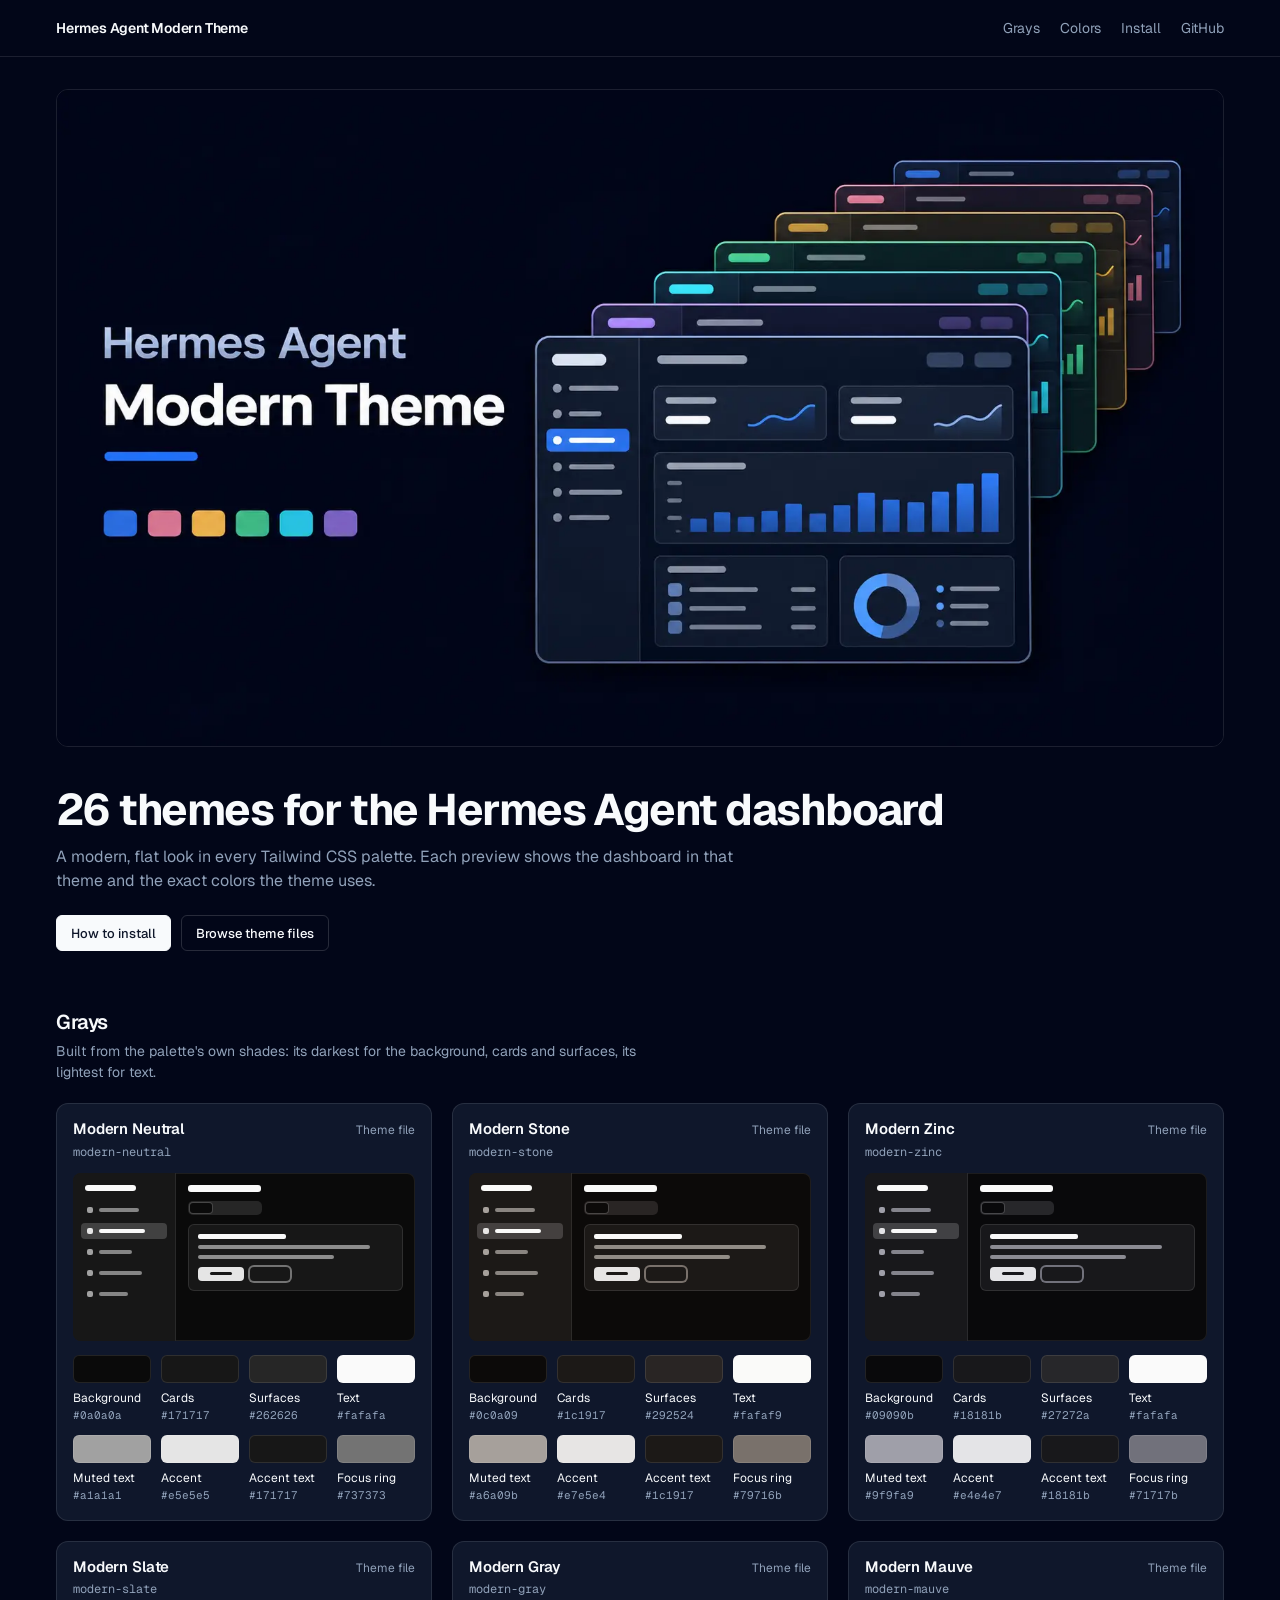
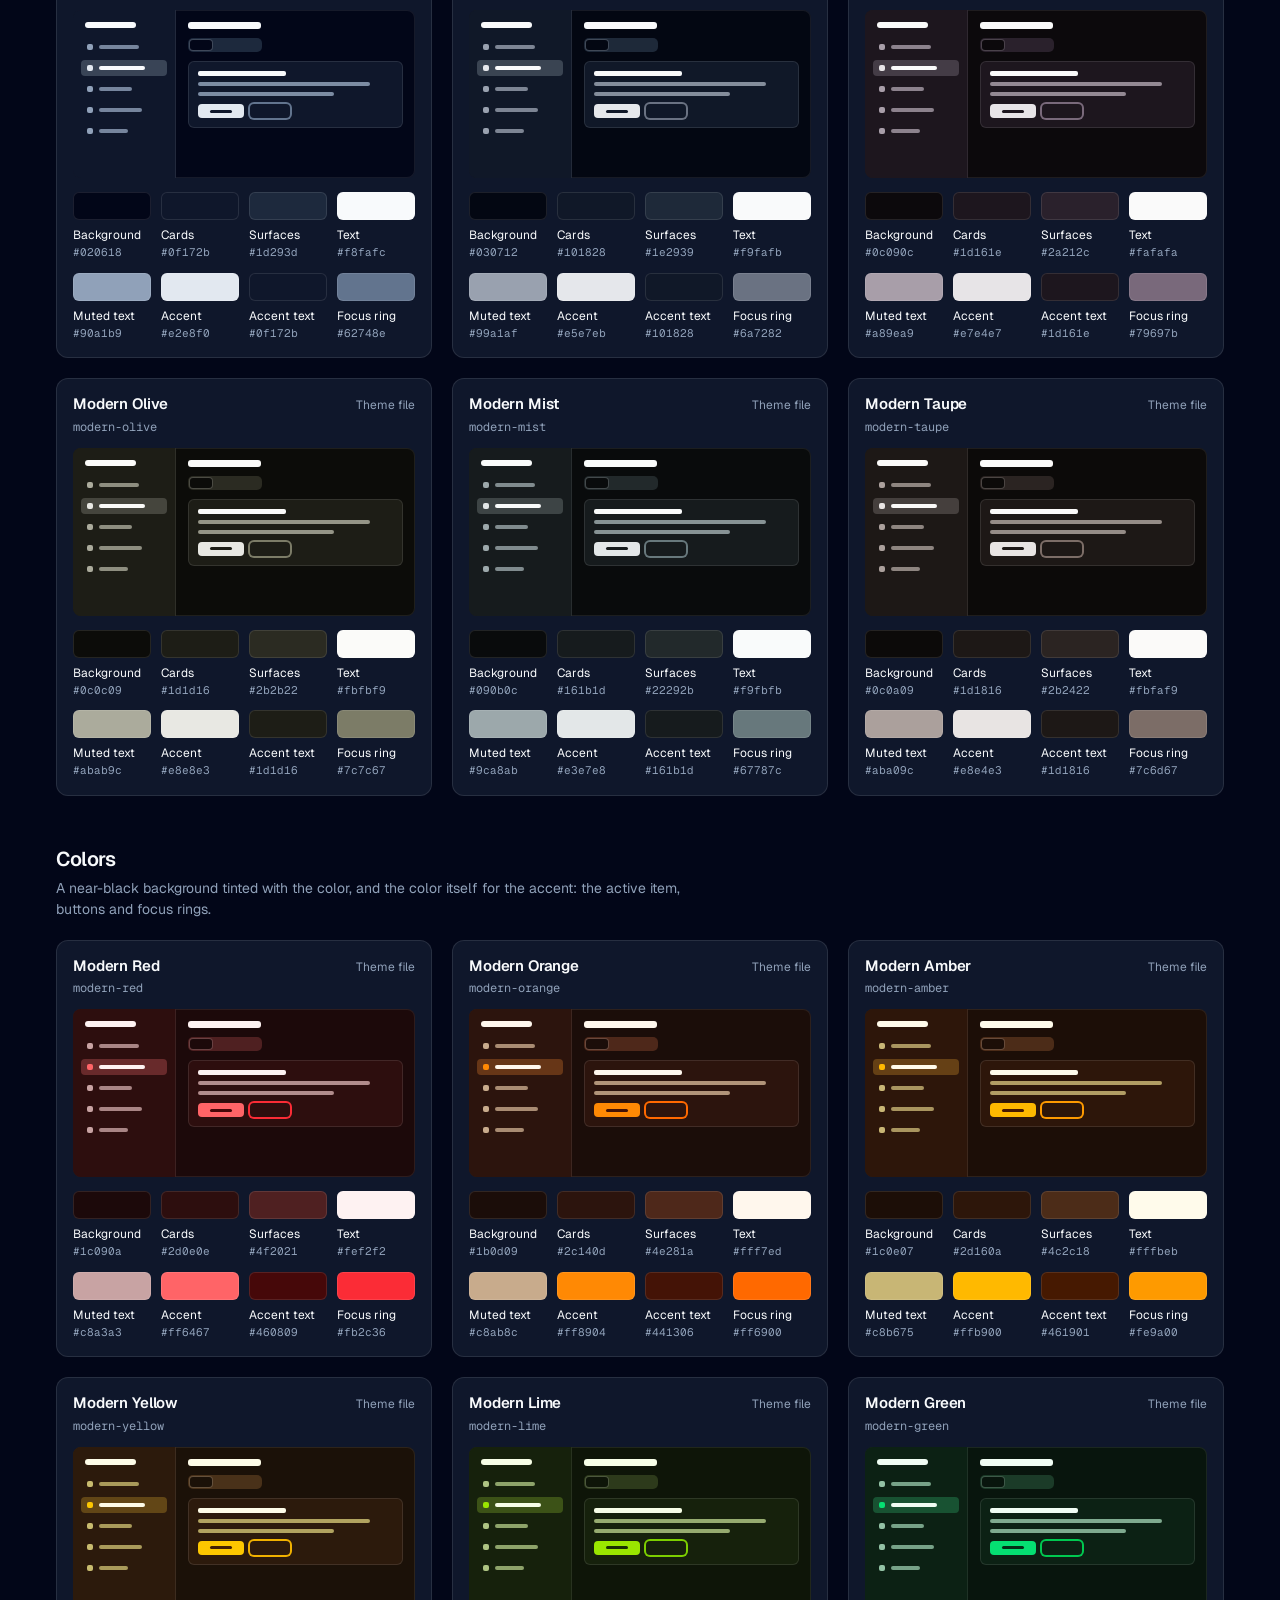
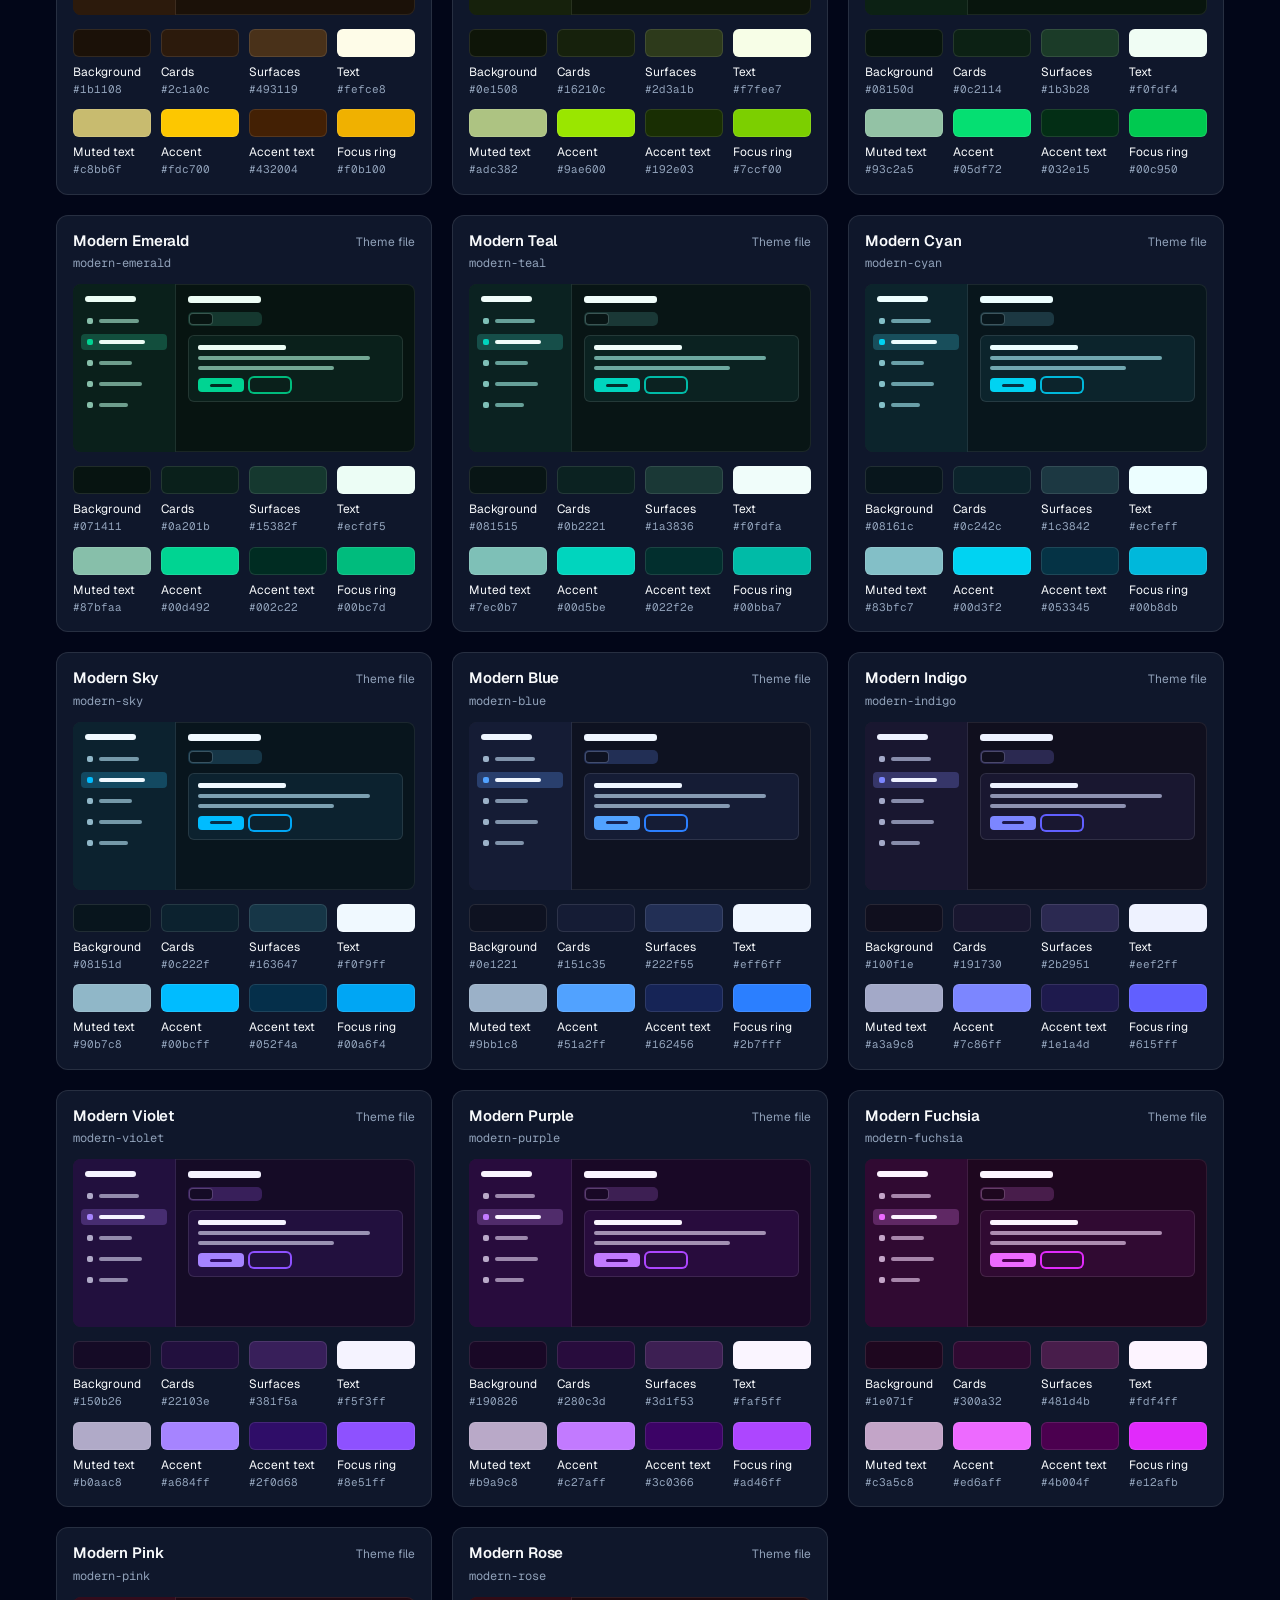
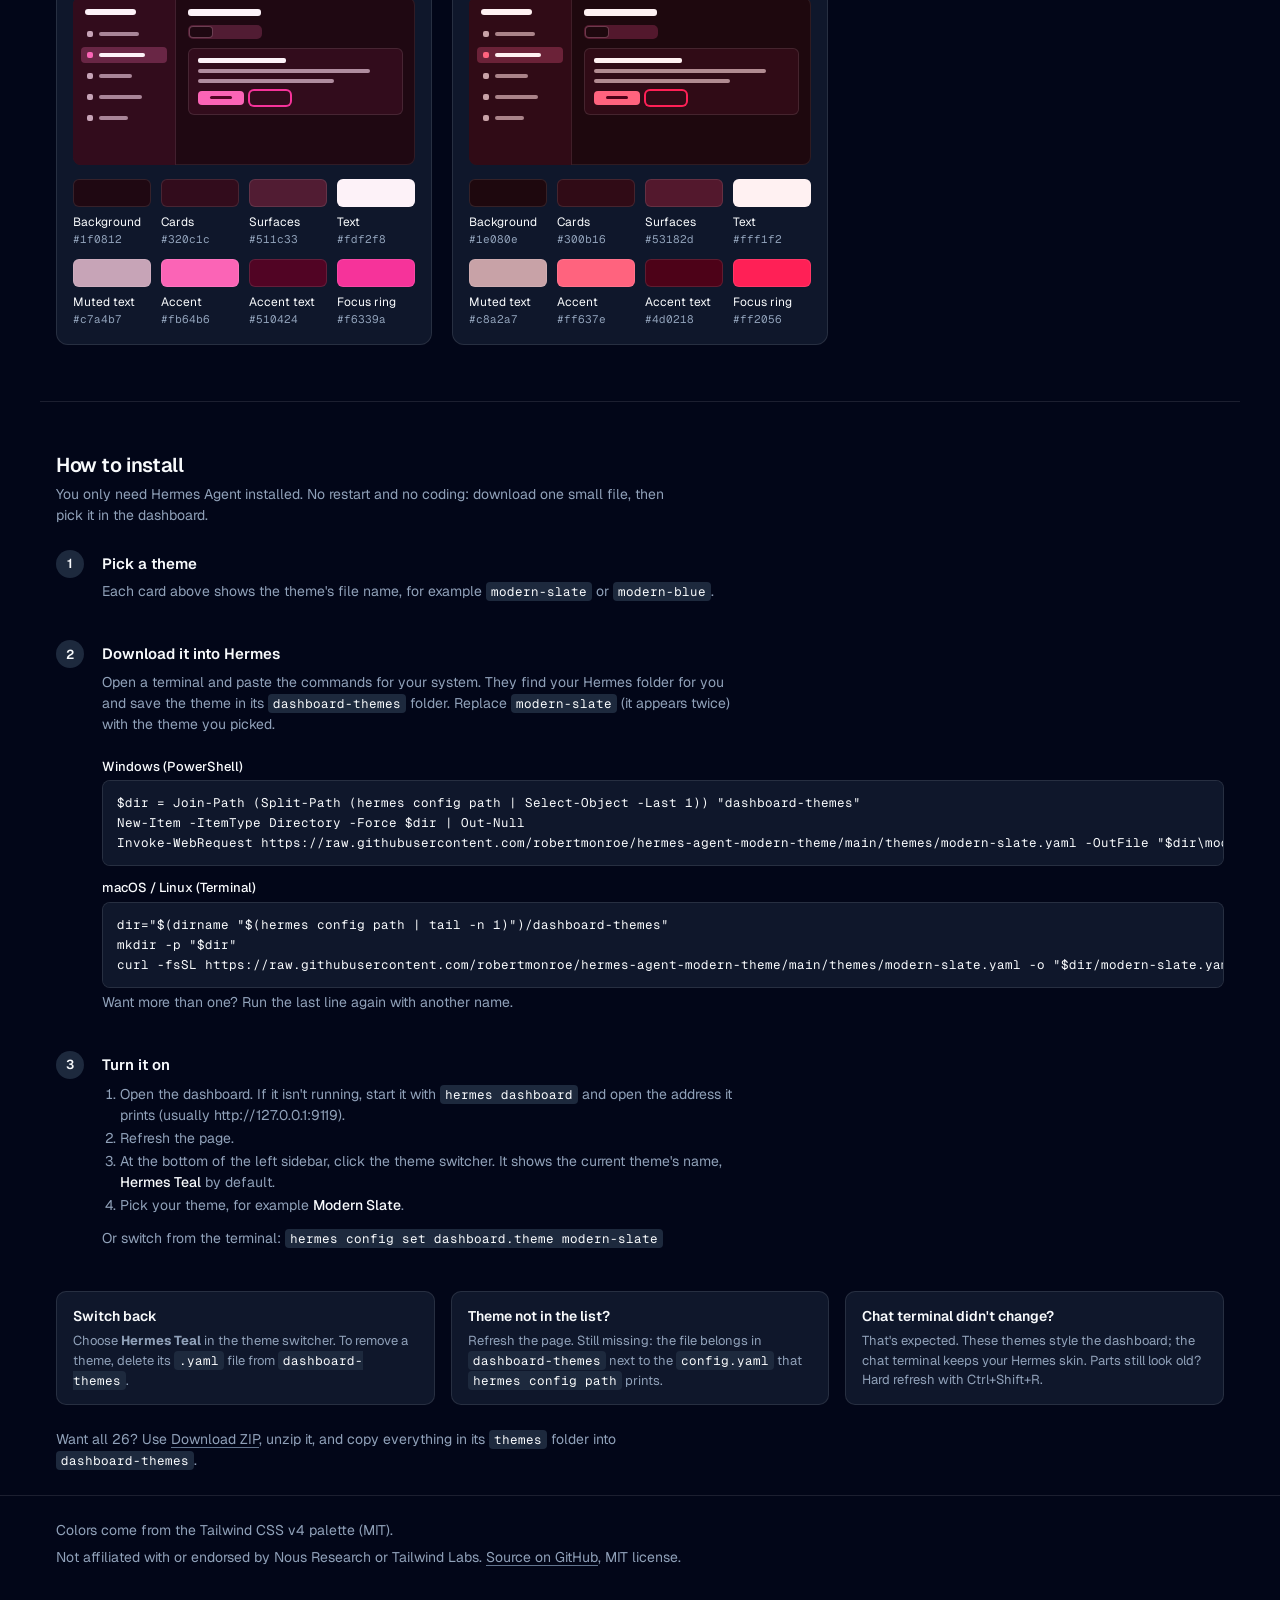
==== commit da130bb8: "Plain step-by-step install guide in README and on the page - Commands for Windows and macOS/Linux th" ====
--- a/docs/index.html
+++ b/docs/index.html
@@ -106,6 +106,36 @@
   .uses .role { display: block; font-size: 12px; color: var(--fg); white-space: nowrap; overflow: hidden; text-overflow: ellipsis; }
   .uses .hex { display: block; font-size: 11px; color: var(--muted); }
 
+  /* ---------- install ---------- */
+  .install { margin-top: 56px; padding-top: 8px; border-top: 1px solid var(--border); scroll-margin-top: 16px; }
+  .install h2 { margin: 40px 0 4px; font-size: 20px; letter-spacing: -0.02em; font-weight: 600; }
+  .install > p { margin: 0 0 24px; color: var(--muted); max-width: 70ch; }
+  .steps { list-style: none; margin: 0; padding: 0; display: grid; gap: 28px; counter-reset: step; }
+  .steps > li { display: grid; grid-template-columns: 32px 1fr; gap: 0 14px; counter-increment: step; }
+  .steps > li::before {
+    content: counter(step); grid-column: 1; grid-row: 1 / span 6; width: 28px; height: 28px; border-radius: 50%;
+    display: grid; place-items: center; background: var(--surface); font-weight: 600; font-size: 13px;
+  }
+  .steps > li > * { grid-column: 2; min-width: 0; }
+  .steps h3 { margin: 3px 0 6px; font-size: 15px; font-weight: 600; }
+  .steps p, .steps ol { margin: 0 0 10px; color: var(--muted); max-width: 72ch; }
+  .steps ol { padding-left: 18px; }
+  .steps ol li { margin: 2px 0; }
+  .steps strong { color: var(--fg); font-weight: 500; }
+  .os { margin: 12px 0 4px; font-size: 13px; font-weight: 500; }
+  pre {
+    margin: 0 0 4px; padding: 12px 14px; overflow-x: auto; border-radius: 8px;
+    background: var(--card); border: 1px solid var(--border);
+    font: 12.5px/1.6 'Geist Mono', ui-monospace, Consolas, monospace; color: var(--fg);
+  }
+  code.inline { font-family: 'Geist Mono', ui-monospace, Consolas, monospace; font-size: 12.5px; padding: 1px 5px; border-radius: 4px; background: var(--surface); color: var(--fg); }
+  .help { margin-top: 32px; display: grid; grid-template-columns: repeat(3, minmax(0, 1fr)); gap: 16px; }
+  .help div { padding: 14px 16px; border: 1px solid var(--border); border-radius: 10px; background: var(--card); }
+  .help h4 { margin: 0 0 4px; font-size: 14px; font-weight: 600; }
+  .help p { margin: 0; color: var(--muted); font-size: 13px; }
+  @media (max-width: 800px) { .help { grid-template-columns: 1fr; } }
+  .theme-id { display: block; padding: 2px 16px 0; color: var(--muted); font-size: 12px; }
+
   /* ---------- footer ---------- */
   footer { border-top: 1px solid var(--border); color: var(--muted); }
   footer .wrap { padding-top: 24px; padding-bottom: 40px; display: grid; gap: 6px; }
@@ -118,6 +148,7 @@
     <nav>
       <a href="#grays">Grays</a>
       <a href="#colors">Colors</a>
+      <a href="#install">Install</a>
       <a href="https://github.com/robertmonroe/hermes-agent-modern-theme">GitHub</a>
     </nav>
   </div>
@@ -130,13 +161,64 @@
     <h1>26 themes for the Hermes Agent dashboard</h1>
     <p>A modern, flat look in every Tailwind CSS palette. Each preview shows the dashboard in that theme and the exact colors the theme uses.</p>
     <div class="actions">
-      <a class="btn primary" href="https://github.com/robertmonroe/hermes-agent-modern-theme#install">Install the themes</a>
+      <a class="btn primary" href="#install">How to install</a>
       <a class="btn" href="https://github.com/robertmonroe/hermes-agent-modern-theme/tree/main/themes">Browse theme files</a>
     </div>
   </div>
 </section>
 
 <main class="wrap" id="main"></main>
+
+<section class="wrap install" id="install">
+  <h2>How to install</h2>
+  <p>You only need Hermes Agent installed. No restart and no coding: download one small file, then pick it in the dashboard.</p>
+  <ol class="steps">
+    <li>
+      <h3>Pick a theme</h3>
+      <p>Each card above shows the theme's file name, for example <code class="inline">modern-slate</code> or <code class="inline">modern-blue</code>.</p>
+    </li>
+    <li>
+      <h3>Download it into Hermes</h3>
+      <p>Open a terminal and paste the commands for your system. They find your Hermes folder for you and save the theme in its <code class="inline">dashboard-themes</code> folder. Replace <code class="inline">modern-slate</code> (it appears twice) with the theme you picked.</p>
+      <div>
+        <div class="os">Windows (PowerShell)</div>
+<pre>$dir = Join-Path (Split-Path (hermes config path | Select-Object -Last 1)) "dashboard-themes"
+New-Item -ItemType Directory -Force $dir | Out-Null
+Invoke-WebRequest https://raw.githubusercontent.com/robertmonroe/hermes-agent-modern-theme/main/themes/modern-slate.yaml -OutFile "$dir\modern-slate.yaml"</pre>
+        <div class="os">macOS / Linux (Terminal)</div>
+<pre>dir="$(dirname "$(hermes config path | tail -n 1)")/dashboard-themes"
+mkdir -p "$dir"
+curl -fsSL https://raw.githubusercontent.com/robertmonroe/hermes-agent-modern-theme/main/themes/modern-slate.yaml -o "$dir/modern-slate.yaml"</pre>
+      </div>
+      <p>Want more than one? Run the last line again with another name.</p>
+    </li>
+    <li>
+      <h3>Turn it on</h3>
+      <ol>
+        <li>Open the dashboard. If it isn't running, start it with <code class="inline">hermes dashboard</code> and open the address it prints (usually http://127.0.0.1:9119).</li>
+        <li>Refresh the page.</li>
+        <li>At the bottom of the left sidebar, click the theme switcher. It shows the current theme's name, <strong>Hermes Teal</strong> by default.</li>
+        <li>Pick your theme, for example <strong>Modern Slate</strong>.</li>
+      </ol>
+      <p>Or switch from the terminal: <code class="inline">hermes config set dashboard.theme modern-slate</code></p>
+    </li>
+  </ol>
+  <div class="help">
+    <div>
+      <h4>Switch back</h4>
+      <p>Choose <strong>Hermes Teal</strong> in the theme switcher. To remove a theme, delete its <code class="inline">.yaml</code> file from <code class="inline">dashboard-themes</code>.</p>
+    </div>
+    <div>
+      <h4>Theme not in the list?</h4>
+      <p>Refresh the page. Still missing: the file belongs in <code class="inline">dashboard-themes</code> next to the <code class="inline">config.yaml</code> that <code class="inline">hermes config path</code> prints.</p>
+    </div>
+    <div>
+      <h4>Chat terminal didn't change?</h4>
+      <p>That's expected. These themes style the dashboard; the chat terminal keeps your Hermes skin. Parts still look old? Hard refresh with Ctrl+Shift+R.</p>
+    </div>
+  </div>
+  <p style="margin-top:24px">Want all 26? Use <a href="https://github.com/robertmonroe/hermes-agent-modern-theme/archive/refs/heads/main.zip">Download ZIP</a>, unzip it, and copy everything in its <code class="inline">themes</code> folder into <code class="inline">dashboard-themes</code>.</p>
+</section>
 
 <footer>
   <div class="wrap">
@@ -189,7 +271,10 @@
       `<span class="role">${label}</span><span class="hex mono">${t[k]}</span>`;
     list.append(li);
   }
-  art.append(head, mock(t), list);
+  const id = document.createElement("span");
+  id.className = "theme-id mono";
+  id.textContent = "modern-" + name;
+  art.append(head, id, mock(t), list);
   return art;
 }
 
